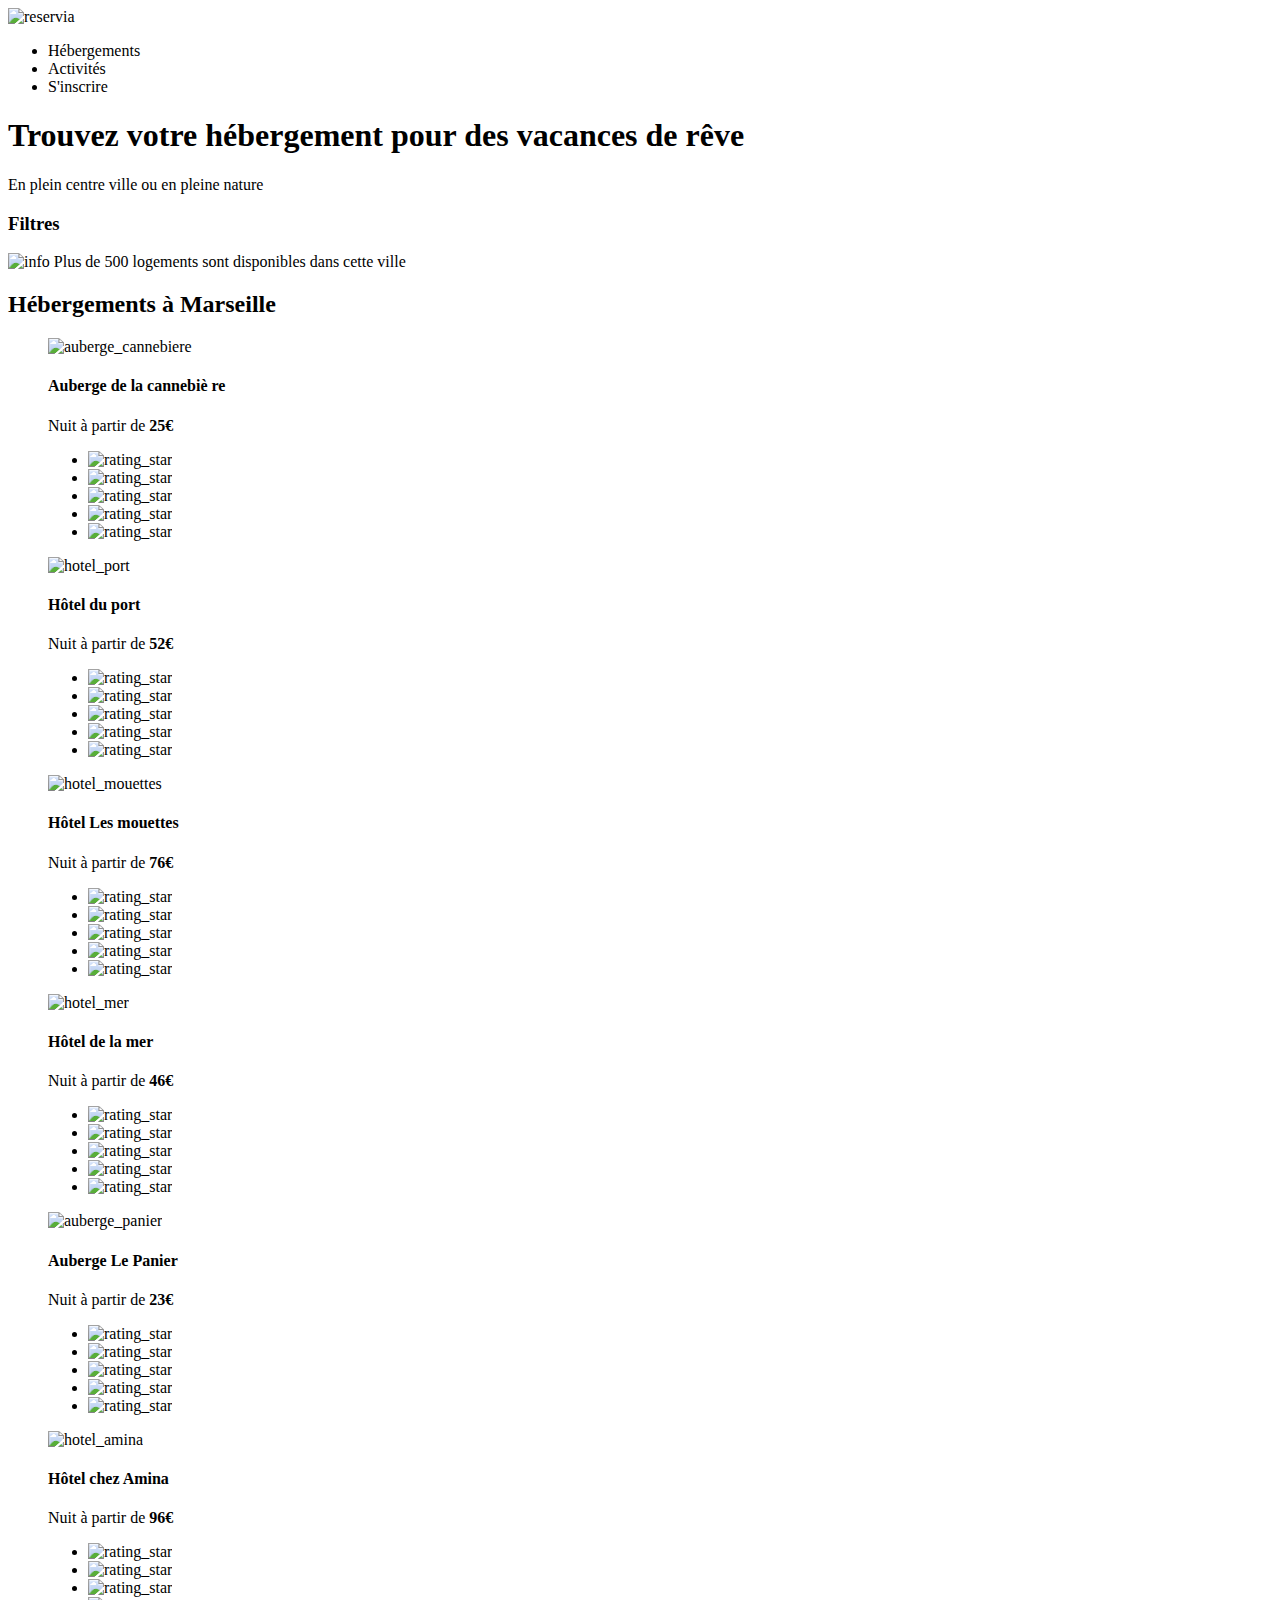
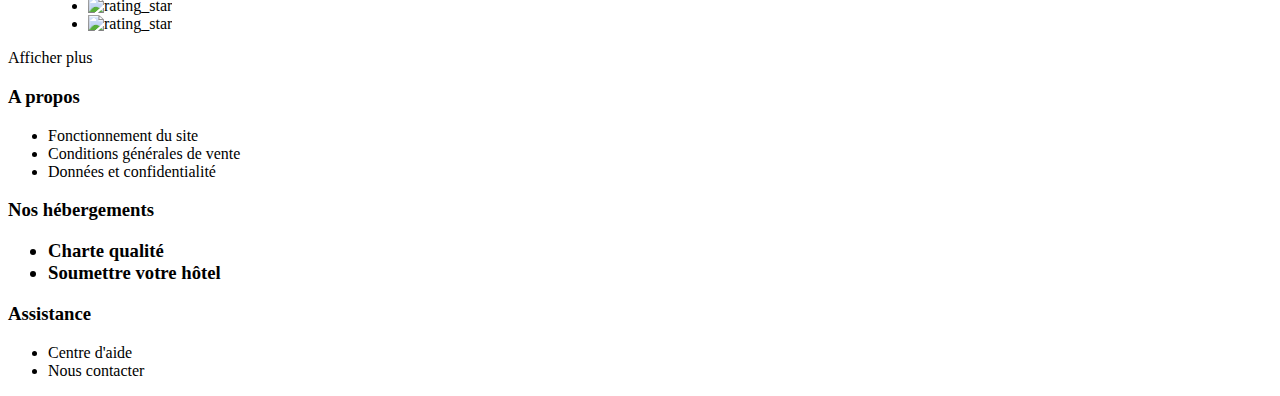
==== index.html @ 75f40640 "test" ====
<!DOCTYPE html>
<html>
    <head>
        <meta charset="utf-8" />
        <link rel="stylesheet" href="style_reservia.css" />
        <title>Reservia</title>
    </head>

<body>

<nav>
    <img src="logo.png" alt="reservia">
    <ul>
        <li class="focus_action">Hébergements</li>
        <li>Activités</li>
        <li class="primary_action">S'inscrire</li>
    </ul>
</nav>

<section>
    <h1>Trouvez votre hébergement pour des vacances de rêve</h1>
    <p>En plein centre ville ou en pleine nature</p>
    <h3>Filtres</h3>
    <p><img src="info_icon" alt="info"> Plus de 500 logements sont disponibles dans cette ville</p>
</section>
<section>
    <h2>Hébergements à Marseille</h2>
    <div id="liste_hebergements">
    <figure>
        <p id="img_hebergement">
            <img src="images/hebergements/3_medium/1_auberge_cannebiere.jpg" alt="auberge_cannebiere">
        </p>
        <figcaption>
            <h4>Auberge de la cannebiè re</h4>
            <p>Nuit à partir de <b>25€</b></p>
            <ul>
                <li><img src="star_blue" alt="rating_star"></li>
                <li><img src="star_blue" alt="rating_star"></li>
                <li><img src="star_blue" alt="rating_star"></li>
                <li><img src="star_blue" alt="rating_star"></li>
                <li><img src="star_grey" alt="rating_star"></li>
            </ul>
        </figcaption>
    </figure>
    <figure>
        <div id="img_hebergement">
            <img src="images/hebergements/3_medium/2_hotel_port.jpg" alt="hotel_port">
        </div>
        <figcaption>
            <h4>Hôtel du port</h4>
            <p>Nuit à partir de <b>52€</b></p>
            <ul>
                <li><img src="star_blue" alt="rating_star"></li>
                <li><img src="star_blue" alt="rating_star"></li>
                <li><img src="star_blue" alt="rating_star"></li>
                <li><img src="star_blue" alt="rating_star"></li>
                <li><img src="star_grey" alt="rating_star"></li>
            </ul>
        </figcaption>
    </figure>
    <figure>
        <div id="img_hebergement">
            <img src="images/hebergements/3_medium/3_hotel_mouettes.jpg" alt="hotel_mouettes">
        </div>
        <figcaption>
            <h4>Hôtel Les mouettes</h4>
            <p>Nuit à partir de <b>76€</b></p>
            <ul>
                <li><img src="star_blue" alt="rating_star"></li>
                <li><img src="star_blue" alt="rating_star"></li>
                <li><img src="star_blue" alt="rating_star"></li>
                <li><img src="star_blue" alt="rating_star"></li>
                <li><img src="star_grey" alt="rating_star"></li>
            </ul>
        </figcaption>
    </figure>
    <figure>
        <div id="img_hebergement">
            <img src="images/hebergements/3_medium/4_hotel_mer.jpg" alt="hotel_mer">
        </div>
        <figcaption>
            <h4>Hôtel de la mer</h4>
            <p>Nuit à partir de <b>46€</b></p>
            <ul>
                <li><img src="star_blue" alt="rating_star"></li>
                <li><img src="star_blue" alt="rating_star"></li>
                <li><img src="star_blue" alt="rating_star"></li>
                <li><img src="star_blue" alt="rating_star"></li>
                <li><img src="star_grey" alt="rating_star"></li>
            </ul>
        </figcaption>
    </figure>
    <figure>
        <div id="img_hebergement">
            <img src="images/hebergements/3_medium/5_auberge_panier.jpg" alt="auberge_panier">
        </div>
        <figcaption>
            <h4>Auberge Le Panier</h4>
            <p>Nuit à partir de <b>23€</b></p>
            <ul>
                <li><img src="star_blue" alt="rating_star"></li>
                <li><img src="star_blue" alt="rating_star"></li>
                <li><img src="star_blue" alt="rating_star"></li>
                <li><img src="star_blue" alt="rating_star"></li>
                <li><img src="star_grey" alt="rating_star"></li>
            </ul>
        </figcaption>
    </figure>
    <figure>
        <div id="img_hebergement">
            <img src="images/hebergements/3_medium/6_hotel_amiina.jpg" alt="hotel_amina">
        </div>
        <figcaption>
            <h4>Hôtel chez Amina</h4>
            <p>Nuit à partir de <b>96€</b></p>
            <ul>
                <li><img src="star_blue" alt="rating_star"></li>
                <li><img src="star_blue" alt="rating_star"></li>
                <li><img src="star_blue" alt="rating_star"></li>
                <li><img src="star_blue" alt="rating_star"></li>
                <li><img src="star_grey" alt="rating_star"></li>
            </ul>
        </figcaption>
    </figure>
    </div>
    <p id="hyperlink">Afficher plus</p>
</section>


<footer>
    <div>
        <h3>A propos</h3>
        <ul>
            <li>Fonctionnement du site</li>
            <li>Conditions générales de vente</li>
            <li>Données et confidentialité</li>
        </ul>
    </div>
    <div>
        <h3>Nos hébergements</3>
        <ul>
            <li>Charte qualité</li>
            <li>Soumettre votre hôtel</li>
        </ul>
    </div>
    <div>
        <h3>Assistance</h3>
        <ul>
            <li>Centre d'aide</li>
            <li>Nous contacter</li>
        </ul>
    </div>
</footer>
</body>
</html>
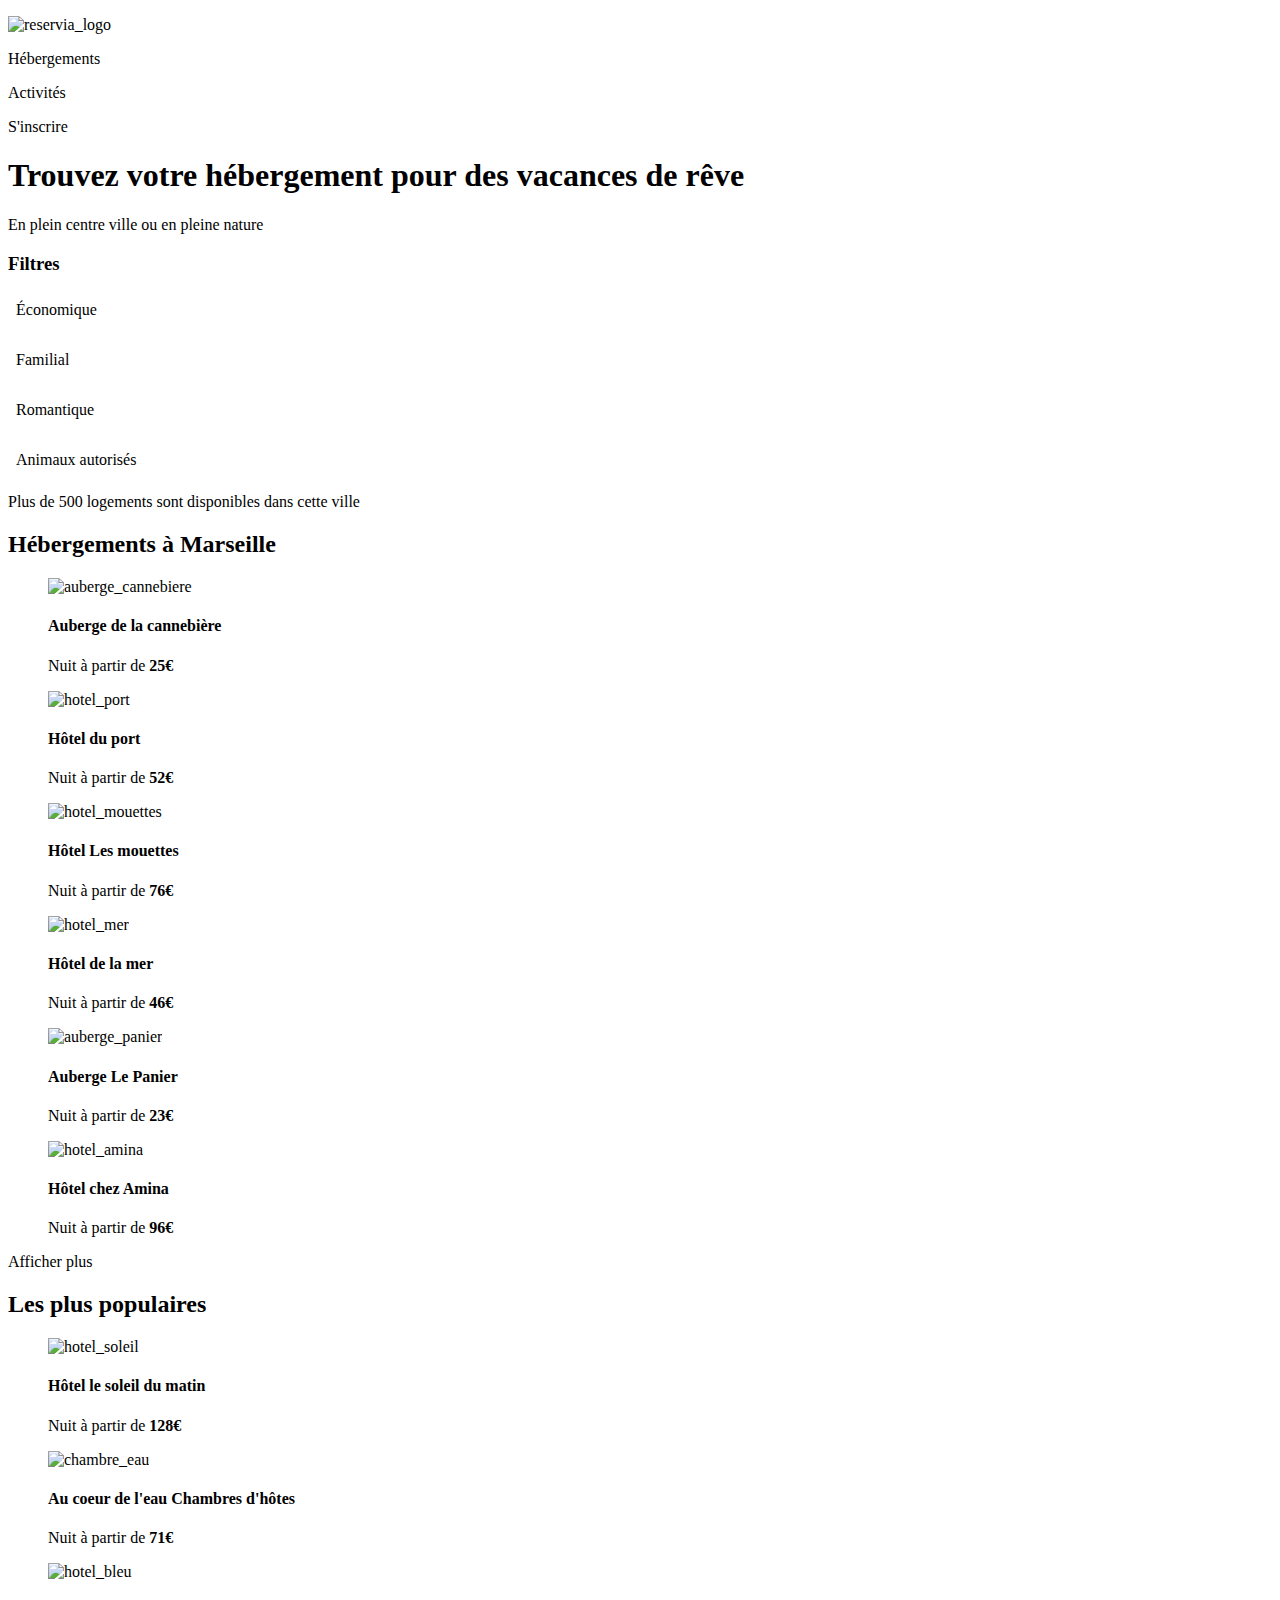
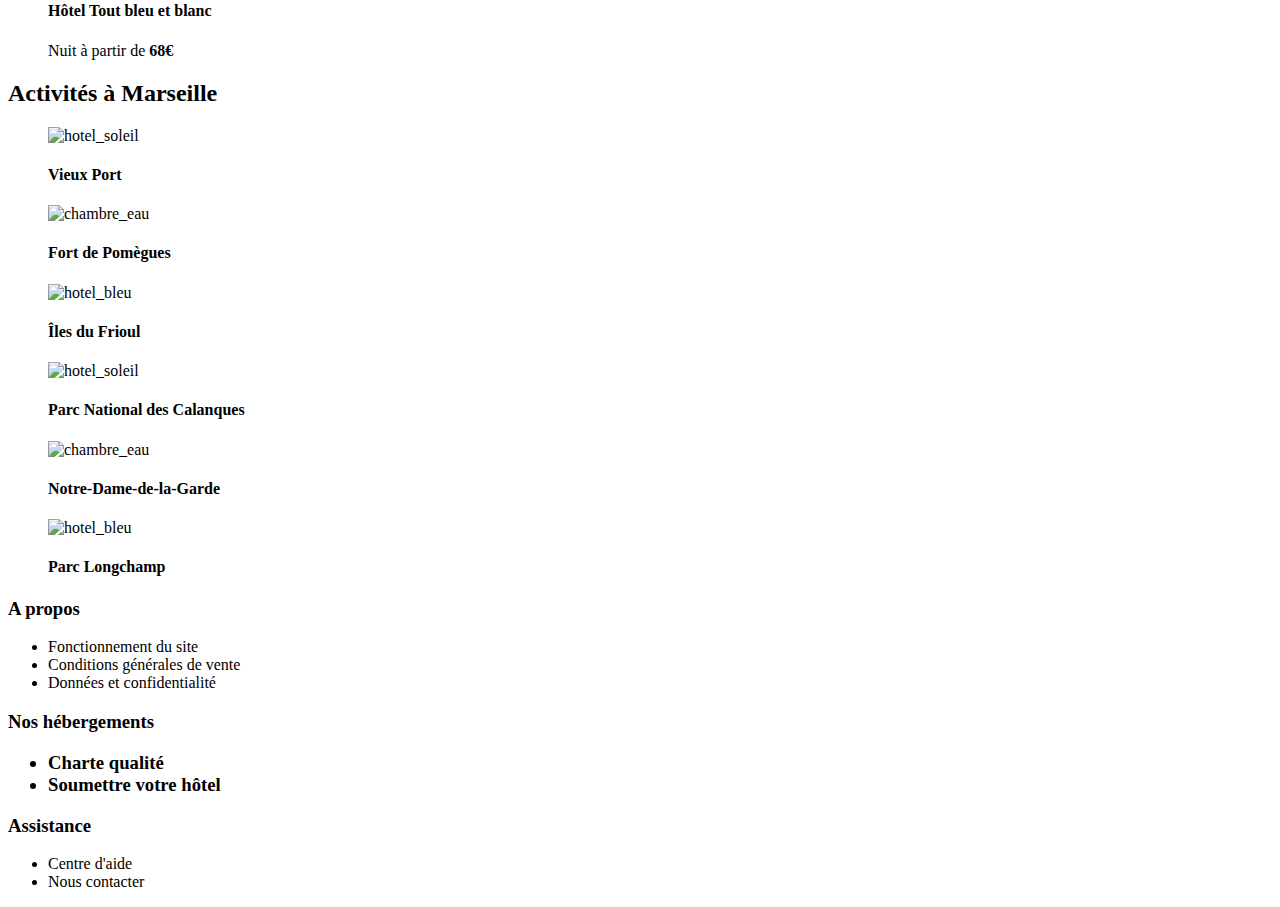
==== commit 258d377b: "added filters + activities" ====
--- a/index.html
+++ b/index.html
@@ -4,128 +4,258 @@
         <meta charset="utf-8" />
         <link rel="stylesheet" href="style_reservia.css" />
         <title>Reservia</title>
+        <script src="https://kit.fontawesome.com/3b1219377a.js" crossorigin="anonymous"></script>
     </head>
 
 <body>
 
 <nav>
-    <img src="logo.png" alt="reservia">
-    <ul>
-        <li class="focus_action">Hébergements</li>
-        <li>Activités</li>
-        <li class="primary_action">S'inscrire</li>
-    </ul>
+    <div id="navigation_bar">
+        <p>
+            <img src="images/logo/Reservia.svg" alt="reservia_logo">
+        </p>
+    <div id="navigation_tabs">
+        <p id="focus_action">Hébergements</p>
+        <p id="anchor_action">Activités</p>
+        <p id="primary_action">S'inscrire</p>
+    </div>
+    </div>
+    
 </nav>
 
-<section>
+<section id="header">
     <h1>Trouvez votre hébergement pour des vacances de rêve</h1>
     <p>En plein centre ville ou en pleine nature</p>
-    <h3>Filtres</h3>
-    <p><img src="info_icon" alt="info"> Plus de 500 logements sont disponibles dans cette ville</p>
+    <div id="filters">
+        <h3>Filtres</h3>
+        <div id="filter_chip">
+            <i class="fas fa-money-bill-wave"; id="round_icon"></i><p style="padding: 8px;">Économique</p>
+        </div>
+        <div id="filter_chip">
+            <i class="fas fa-child"; id="round_icon"></i><p style="padding: 8px;">Familial</p>
+        </div>
+        <div id="filter_chip">
+            <i class="fas fa-heart"; id="round_icon"></i><p style="padding: 8px;">Romantique</p>
+        </div>
+        <div id="filter_chip">
+            <i class="fas fa-dog"; id="round_icon"></i><p style="padding: 8px;">Animaux autorisés</p>
+        </div>
+    </div>
+    <p><i class="fas fa-info"; id="info_icon"></i> Plus de 500 logements sont disponibles dans cette ville</p>
 </section>
-<section>
-    <h2>Hébergements à Marseille</h2>
-    <div id="liste_hebergements">
-    <figure>
-        <p id="img_hebergement">
-            <img src="images/hebergements/3_medium/1_auberge_cannebiere.jpg" alt="auberge_cannebiere">
-        </p>
-        <figcaption>
-            <h4>Auberge de la cannebiè re</h4>
-            <p>Nuit à partir de <b>25€</b></p>
-            <ul>
-                <li><img src="star_blue" alt="rating_star"></li>
-                <li><img src="star_blue" alt="rating_star"></li>
-                <li><img src="star_blue" alt="rating_star"></li>
-                <li><img src="star_blue" alt="rating_star"></li>
-                <li><img src="star_grey" alt="rating_star"></li>
-            </ul>
-        </figcaption>
-    </figure>
-    <figure>
-        <div id="img_hebergement">
-            <img src="images/hebergements/3_medium/2_hotel_port.jpg" alt="hotel_port">
-        </div>
-        <figcaption>
-            <h4>Hôtel du port</h4>
-            <p>Nuit à partir de <b>52€</b></p>
-            <ul>
-                <li><img src="star_blue" alt="rating_star"></li>
-                <li><img src="star_blue" alt="rating_star"></li>
-                <li><img src="star_blue" alt="rating_star"></li>
-                <li><img src="star_blue" alt="rating_star"></li>
-                <li><img src="star_grey" alt="rating_star"></li>
-            </ul>
-        </figcaption>
-    </figure>
-    <figure>
-        <div id="img_hebergement">
-            <img src="images/hebergements/3_medium/3_hotel_mouettes.jpg" alt="hotel_mouettes">
-        </div>
-        <figcaption>
-            <h4>Hôtel Les mouettes</h4>
-            <p>Nuit à partir de <b>76€</b></p>
-            <ul>
-                <li><img src="star_blue" alt="rating_star"></li>
-                <li><img src="star_blue" alt="rating_star"></li>
-                <li><img src="star_blue" alt="rating_star"></li>
-                <li><img src="star_blue" alt="rating_star"></li>
-                <li><img src="star_grey" alt="rating_star"></li>
-            </ul>
-        </figcaption>
-    </figure>
-    <figure>
-        <div id="img_hebergement">
-            <img src="images/hebergements/3_medium/4_hotel_mer.jpg" alt="hotel_mer">
-        </div>
-        <figcaption>
-            <h4>Hôtel de la mer</h4>
-            <p>Nuit à partir de <b>46€</b></p>
-            <ul>
-                <li><img src="star_blue" alt="rating_star"></li>
-                <li><img src="star_blue" alt="rating_star"></li>
-                <li><img src="star_blue" alt="rating_star"></li>
-                <li><img src="star_blue" alt="rating_star"></li>
-                <li><img src="star_grey" alt="rating_star"></li>
-            </ul>
-        </figcaption>
-    </figure>
-    <figure>
-        <div id="img_hebergement">
-            <img src="images/hebergements/3_medium/5_auberge_panier.jpg" alt="auberge_panier">
-        </div>
-        <figcaption>
-            <h4>Auberge Le Panier</h4>
-            <p>Nuit à partir de <b>23€</b></p>
-            <ul>
-                <li><img src="star_blue" alt="rating_star"></li>
-                <li><img src="star_blue" alt="rating_star"></li>
-                <li><img src="star_blue" alt="rating_star"></li>
-                <li><img src="star_blue" alt="rating_star"></li>
-                <li><img src="star_grey" alt="rating_star"></li>
-            </ul>
-        </figcaption>
-    </figure>
-    <figure>
-        <div id="img_hebergement">
-            <img src="images/hebergements/3_medium/6_hotel_amiina.jpg" alt="hotel_amina">
-        </div>
-        <figcaption>
-            <h4>Hôtel chez Amina</h4>
-            <p>Nuit à partir de <b>96€</b></p>
-            <ul>
-                <li><img src="star_blue" alt="rating_star"></li>
-                <li><img src="star_blue" alt="rating_star"></li>
-                <li><img src="star_blue" alt="rating_star"></li>
-                <li><img src="star_blue" alt="rating_star"></li>
-                <li><img src="star_grey" alt="rating_star"></li>
-            </ul>
-        </figcaption>
-    </figure>
-    </div>
-    <p id="hyperlink">Afficher plus</p>
+
+<section id="section_hebergements">
+    <section id="section_marseille">
+        <h2>Hébergements à Marseille</h2>
+        <div id="liste_marseille">
+        <figure class="figure_img_top">
+            <div id="img_hebergement">
+                <img src="images/hebergements/3_medium/1_auberge_cannebiere.jpg" alt="auberge_cannebiere">
+            </div>
+            <figcaption>
+                <h4>Auberge de la cannebière</h4>
+                <p>Nuit à partir de <b>25€</b></p>
+                <div id="stars">
+                    <i class="fas fa-star"; id="active_star"></i>
+                    <i class="fas fa-star"; id="active_star"></i>
+                    <i class="fas fa-star"; id="active_star"></i>
+                    <i class="fas fa-star"; id="active_star"></i>
+                    <i class="fas fa-star"; id="unactive_star"></i>
+                </div>
+            </figcaption>
+        </figure>
+        <figure class="figure_img_top">
+            <div id="img_hebergement">
+                <img src="images/hebergements/3_medium/2_hotel_port.jpg" alt="hotel_port">
+            </div>
+            <figcaption>
+                <h4>Hôtel du port</h4>
+                <p>Nuit à partir de <b>52€</b></p>
+                <div id="stars">
+                    <i class="fas fa-star"; id="active_star"></i>
+                    <i class="fas fa-star"; id="active_star"></i>
+                    <i class="fas fa-star"; id="active_star"></i>
+                    <i class="fas fa-star"; id="active_star"></i>
+                    <i class="fas fa-star"; id="active_star"></i>
+                </div>
+            </figcaption>
+        </figure>
+        <figure class="figure_img_top">
+            <div id="img_hebergement">
+                <img src="images/hebergements/3_medium/3_hotel_mouettes.jpg" alt="hotel_mouettes">
+            </div>
+            <figcaption>
+                <h4>Hôtel Les mouettes</h4>
+                <p>Nuit à partir de <b>76€</b></p>
+                <div id="stars">
+                    <i class="fas fa-star"; id="active_star"></i>
+                    <i class="fas fa-star"; id="active_star"></i>
+                    <i class="fas fa-star"; id="active_star"></i>
+                    <i class="fas fa-star"; id="active_star"></i>
+                    <i class="fas fa-star"; id="unactive_star"></i>
+                </div>
+            </figcaption>
+        </figure>
+        <figure class="figure_img_top">
+            <div id="img_hebergement">
+                <img src="images/hebergements/3_medium/4_hotel_mer.jpg" alt="hotel_mer">
+            </div>
+            <figcaption>
+                <h4>Hôtel de la mer</h4>
+                <p>Nuit à partir de <b>46€</b></p>
+                <div id="stars">
+                    <i class="fas fa-star"; id="active_star"></i>
+                    <i class="fas fa-star"; id="active_star"></i>
+                    <i class="fas fa-star"; id="active_star"></i>
+                    <i class="fas fa-star"; id="unactive_star"></i>
+                    <i class="fas fa-star"; id="unactive_star"></i>
+                </div>
+            </figcaption>
+        </figure>
+        <figure class="figure_img_top">
+            <div id="img_hebergement">
+                <img src="images/hebergements/3_medium/5_auberge_panier.jpg" alt="auberge_panier">
+            </div>
+            <figcaption>
+                <h4>Auberge Le Panier</h4>
+                <p>Nuit à partir de <b>23€</b></p>
+                <div id="stars">
+                    <i class="fas fa-star"; id="active_star"></i>
+                    <i class="fas fa-star"; id="active_star"></i>
+                    <i class="fas fa-star"; id="active_star"></i>
+                    <i class="fas fa-star"; id="active_star"></i>
+                    <i class="fas fa-star"; id="unactive_star"></i>
+                </div>
+            </figcaption>
+        </figure>
+        <figure class="figure_img_top">
+            <div id="img_hebergement">
+                <img src="images/hebergements/3_medium/6_hotel_amiina.jpg" alt="hotel_amina">
+            </div>
+            <figcaption>
+                <h4>Hôtel chez Amina</h4>
+                <p>Nuit à partir de <b>96€</b></p>
+                <div id="stars">
+                    <i class="fas fa-star"; id="active_star"></i>
+                    <i class="fas fa-star"; id="active_star"></i>
+                    <i class="fas fa-star"; id="active_star"></i>
+                    <i class="fas fa-star"; id="active_star"></i>
+                    <i class="fas fa-star"; id="active_star"></i>
+                </div>
+            </figcaption>
+        </figure>
+        </div>
+        <p id="hyperlink">Afficher plus</p>
+    </section>
+
+    <section id="section_populaire">
+    <h2>Les plus populaires</h2>
+    <div id="liste_populaires">
+    <figure class="figure_img_left">
+        <div id="img_populaire">
+            <img src="images/hebergements/3_medium/1_auberge_cannebiere.jpg" alt="hotel_soleil">
+        </div>
+        <figcaption>
+            <h4>Hôtel le soleil du matin</h4>
+            <p>Nuit à partir de <b>128€</b></p>
+            <div id="stars">
+                <i class="fas fa-star"; id="active_star"></i>
+                <i class="fas fa-star"; id="active_star"></i>
+                <i class="fas fa-star"; id="active_star"></i>
+                <i class="fas fa-star"; id="active_star"></i>
+                <i class="fas fa-star"; id="active_star"></i>
+            </div>
+        </figcaption>
+    </figure>
+    <figure class="figure_img_left">
+        <div id="img_populaire">
+            <img src="images/hebergements/3_medium/2_hotel_port.jpg" alt="chambre_eau">
+        </div>
+        <figcaption>
+            <h4>Au coeur de l'eau Chambres d'hôtes</h4>
+            <p>Nuit à partir de <b>71€</b></p>
+            <div id="stars">
+                <i class="fas fa-star"; id="active_star"></i>
+                <i class="fas fa-star"; id="active_star"></i>
+                <i class="fas fa-star"; id="active_star"></i>
+                <i class="fas fa-star"; id="active_star"></i>
+                <i class="fas fa-star"; id="unactive_star"></i>
+            </div>
+        </figcaption>
+    </figure>
+    <figure class="figure_img_left">
+        <div id="img_populaire">
+            <img src="images/hebergements/3_medium/3_hotel_mouettes.jpg" alt="hotel_bleu">
+        </div>
+        <figcaption>
+            <h4>Hôtel Tout bleu et blanc</h4>
+            <p>Nuit à partir de <b>68€</b></p>
+            <div id="stars">
+                <i class="fas fa-star"; id="active_star"></i>
+                <i class="fas fa-star"; id="active_star"></i>
+                <i class="fas fa-star"; id="active_star"></i>
+                <i class="fas fa-star"; id="active_star"></i>
+                <i class="fas fa-star"; id="unactive_star"></i>
+            </div>
+        </figcaption>
+    </figure>
+    </div>
+    </section>
 </section>
 
+<section id="section_activites">
+    <h2>Activités à Marseille</h2>
+    <div id="liste_activites">
+    <figure class="figure_big">
+        <div id="img_big">
+            <img src="images/hebergements/3_medium/1_auberge_cannebiere.jpg" alt="hotel_soleil">
+        </div>
+        <figcaption>
+            <h4>Vieux Port</h4>
+        </figcaption>
+    </figure>
+    <figure class="figure_medium">
+        <div id="img_medium">
+            <img src="images/hebergements/3_medium/2_hotel_port.jpg" alt="chambre_eau">
+        </div>
+        <figcaption>
+            <h4>Fort de Pomègues</h4>
+        </figcaption>
+    </figure>
+    <figure class="figure_small">
+        <div id="img_small">
+            <img src="images/hebergements/3_medium/3_hotel_mouettes.jpg" alt="hotel_bleu">
+        </div>
+        <figcaption>
+            <h4>Îles du Frioul</h4>
+        </figcaption>
+    </figure>
+    <figure class="figure_big">
+        <div id="img_big">
+            <img src="images/hebergements/3_medium/1_auberge_cannebiere.jpg" alt="hotel_soleil">
+        </div>
+        <figcaption>
+            <h4>Parc National des Calanques</h4>
+        </figcaption>
+    </figure>
+    <figure class="figure_small">
+        <div id="img_small">
+            <img src="images/hebergements/3_medium/2_hotel_port.jpg" alt="chambre_eau">
+        </div>
+        <figcaption>
+            <h4>Notre-Dame-de-la-Garde</h4>
+        </figcaption>
+    </figure>
+    <figure class="figure_medium">
+        <div id="img_medium">
+            <img src="images/hebergements/3_medium/3_hotel_mouettes.jpg" alt="hotel_bleu">
+        </div>
+        <figcaption>
+            <h4>Parc Longchamp</h4>
+        </figcaption>
+    </figure>
+    </div>
+</section>
 
 <footer>
     <div>
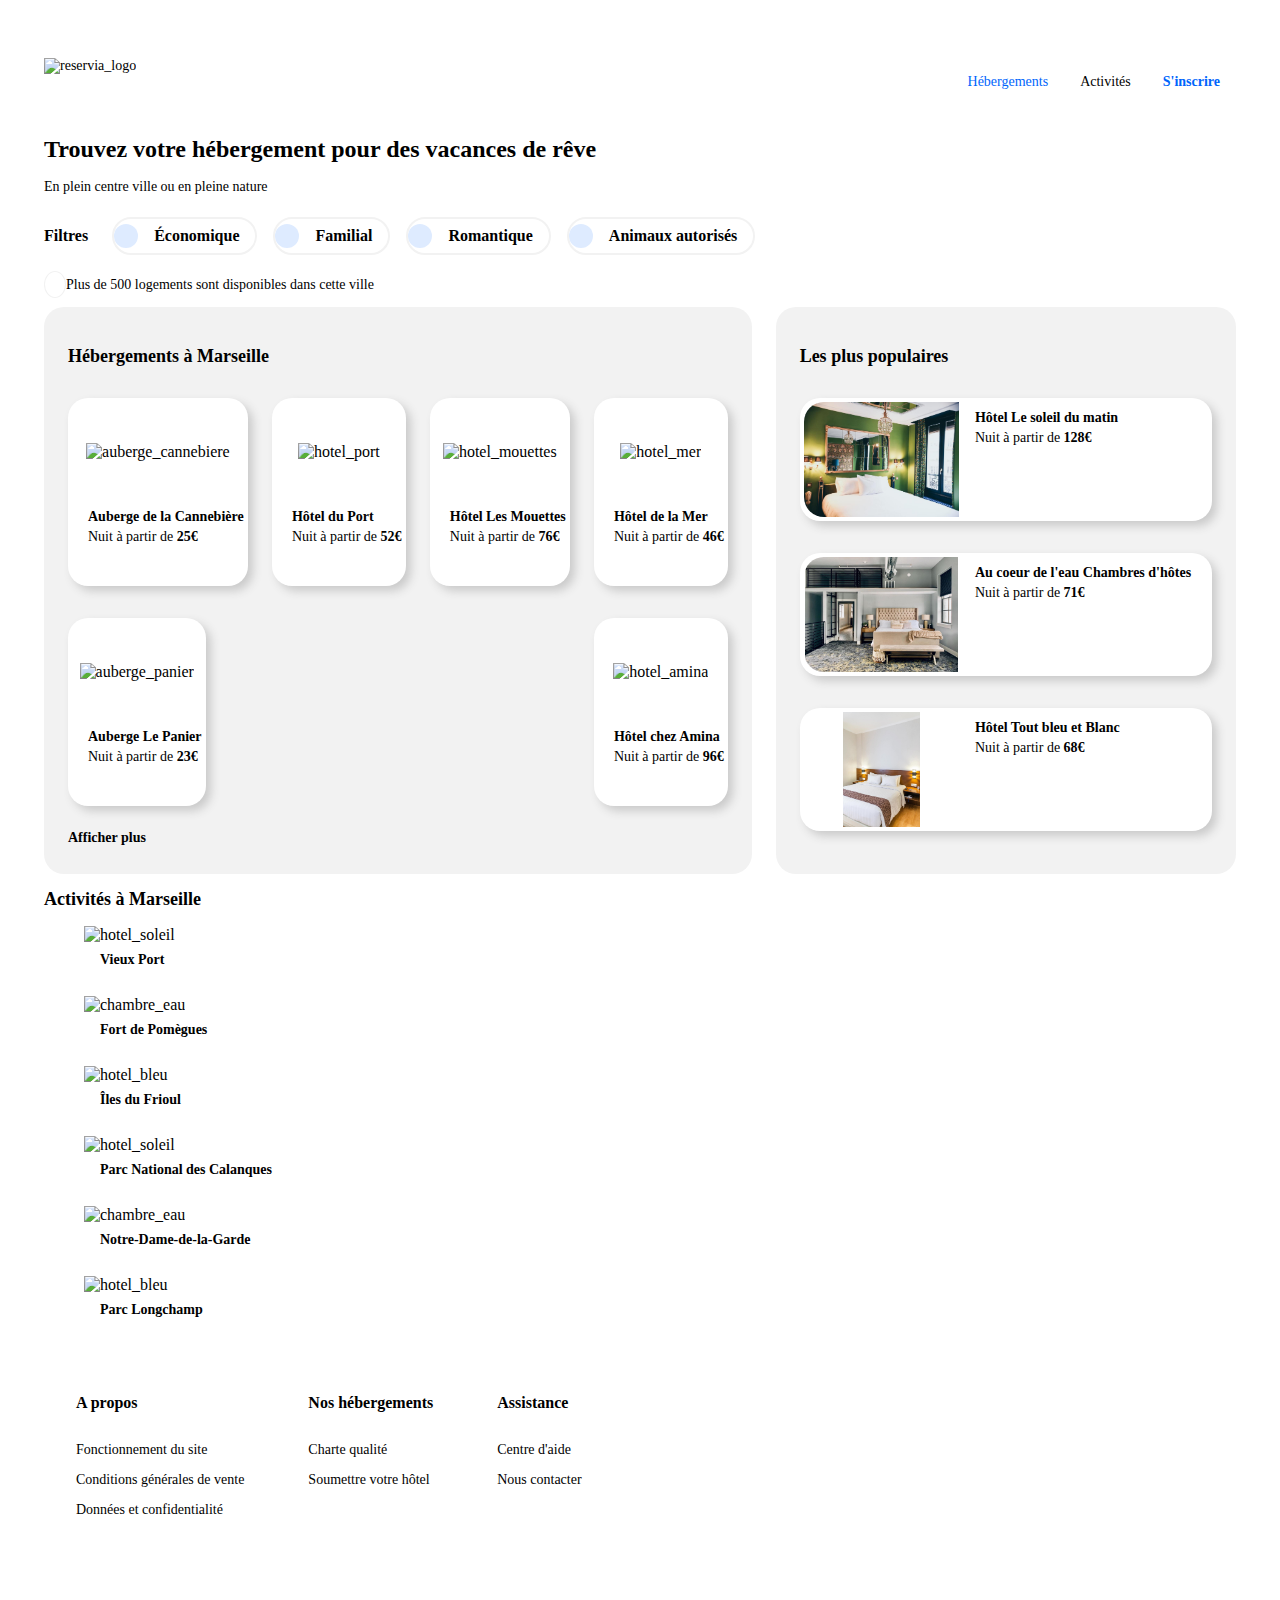
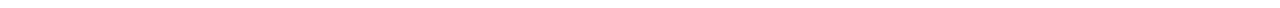
==== commit bd181f51: "Update upper section layout + chips radius" ====
--- a/index.html
+++ b/index.html
@@ -2,7 +2,10 @@
 <html>
     <head>
         <meta charset="utf-8" />
-        <link rel="stylesheet" href="style_reservia.css" />
+        <link rel="stylesheet" href="style_reservia.css" /> <!-- Default screen = Above 1280px -->
+        <link rel="stylesheet" media="screen and (max-width: 1279px)" href="style_reservia_L.css" /> <!-- Large screen = Above 992px -->
+        <link rel="stylesheet" media="screen and (max-width: 991px)" href="style_reservia_M.css" /> <!-- Tablet = Above 768px -->
+        <link rel="stylesheet" media="screen and (max-width: 767px)" href="style_reservia_S.css" /> <!-- Mobile = Under 768px -->
         <title>Reservia</title>
         <script src="https://kit.fontawesome.com/3b1219377a.js" crossorigin="anonymous"></script>
     </head>
@@ -27,18 +30,18 @@
     <h1>Trouvez votre hébergement pour des vacances de rêve</h1>
     <p>En plein centre ville ou en pleine nature</p>
     <div id="filters">
-        <h3>Filtres</h3>
-        <div id="filter_chip">
-            <i class="fas fa-money-bill-wave"; id="round_icon"></i><p style="padding: 8px;">Économique</p>
-        </div>
-        <div id="filter_chip">
-            <i class="fas fa-child"; id="round_icon"></i><p style="padding: 8px;">Familial</p>
-        </div>
-        <div id="filter_chip">
-            <i class="fas fa-heart"; id="round_icon"></i><p style="padding: 8px;">Romantique</p>
-        </div>
-        <div id="filter_chip">
-            <i class="fas fa-dog"; id="round_icon"></i><p style="padding: 8px;">Animaux autorisés</p>
+        <h3 style="margin-right: 16px">Filtres</h3>
+        <div id="filter_chip">
+            <i class="fas fa-money-bill-wave"; id="round_icon"></i><h3 style="padding: 8px 16px; margin: 0px;">Économique</h3>
+        </div>
+        <div id="filter_chip">
+            <i class="fas fa-child"; id="round_icon"></i><h3 style="padding: 8px 16px; margin: 0px;">Familial</h3>
+        </div>
+        <div id="filter_chip">
+            <i class="fas fa-heart"; id="round_icon"></i><h3 style="padding: 8px 16px; margin: 0px;">Romantique</h3>
+        </div>
+        <div id="filter_chip">
+            <i class="fas fa-dog"; id="round_icon"></i><h3 style="padding: 8px 16px; margin: 0px;">Animaux autorisés</h3>
         </div>
     </div>
     <p><i class="fas fa-info"; id="info_icon"></i> Plus de 500 logements sont disponibles dans cette ville</p>
@@ -50,114 +53,119 @@
         <div id="liste_marseille">
         <figure class="figure_img_top">
             <div id="img_hebergement">
-                <img src="images/hebergements/3_medium/1_auberge_cannebiere.jpg" alt="auberge_cannebiere">
-            </div>
-            <figcaption>
-                <h4>Auberge de la cannebière</h4>
-                <p>Nuit à partir de <b>25€</b></p>
-                <div id="stars">
-                    <i class="fas fa-star"; id="active_star"></i>
-                    <i class="fas fa-star"; id="active_star"></i>
-                    <i class="fas fa-star"; id="active_star"></i>
-                    <i class="fas fa-star"; id="active_star"></i>
-                    <i class="fas fa-star"; id="unactive_star"></i>
-                </div>
-            </figcaption>
-        </figure>
-        <figure class="figure_img_top">
-            <div id="img_hebergement">
-                <img src="images/hebergements/3_medium/2_hotel_port.jpg" alt="hotel_port">
-            </div>
-            <figcaption>
-                <h4>Hôtel du port</h4>
-                <p>Nuit à partir de <b>52€</b></p>
-                <div id="stars">
-                    <i class="fas fa-star"; id="active_star"></i>
-                    <i class="fas fa-star"; id="active_star"></i>
-                    <i class="fas fa-star"; id="active_star"></i>
-                    <i class="fas fa-star"; id="active_star"></i>
-                    <i class="fas fa-star"; id="active_star"></i>
-                </div>
-            </figcaption>
-        </figure>
-        <figure class="figure_img_top">
-            <div id="img_hebergement">
-                <img src="images/hebergements/3_medium/3_hotel_mouettes.jpg" alt="hotel_mouettes">
-            </div>
-            <figcaption>
-                <h4>Hôtel Les mouettes</h4>
-                <p>Nuit à partir de <b>76€</b></p>
-                <div id="stars">
-                    <i class="fas fa-star"; id="active_star"></i>
-                    <i class="fas fa-star"; id="active_star"></i>
-                    <i class="fas fa-star"; id="active_star"></i>
-                    <i class="fas fa-star"; id="active_star"></i>
-                    <i class="fas fa-star"; id="unactive_star"></i>
-                </div>
-            </figcaption>
-        </figure>
-        <figure class="figure_img_top">
-            <div id="img_hebergement">
-                <img src="images/hebergements/3_medium/4_hotel_mer.jpg" alt="hotel_mer">
-            </div>
-            <figcaption>
-                <h4>Hôtel de la mer</h4>
-                <p>Nuit à partir de <b>46€</b></p>
-                <div id="stars">
-                    <i class="fas fa-star"; id="active_star"></i>
-                    <i class="fas fa-star"; id="active_star"></i>
-                    <i class="fas fa-star"; id="active_star"></i>
-                    <i class="fas fa-star"; id="unactive_star"></i>
-                    <i class="fas fa-star"; id="unactive_star"></i>
-                </div>
-            </figcaption>
-        </figure>
-        <figure class="figure_img_top">
-            <div id="img_hebergement">
-                <img src="images/hebergements/3_medium/5_auberge_panier.jpg" alt="auberge_panier">
+                <img class="img_resize_top" src="images/hebergements/4_small/1_auberge_cannebiere.jpg" alt="auberge_cannebiere">
+            </div>
+            <figcaption>
+                <h4>Auberge de la Cannebière</h4>
+                <p class="price">Nuit à partir de <b>25€</b></p>
+                <div id="stars">
+                    <i class="fas fa-star"; id="active_star"></i>
+                    <i class="fas fa-star"; id="active_star"></i>
+                    <i class="fas fa-star"; id="active_star"></i>
+                    <i class="fas fa-star"; id="active_star"></i>
+                    <i class="fas fa-star"; id="unactive_star"></i>
+                </div>
+            </figcaption>
+        </figure>
+        <figure class="figure_img_top">
+            <div id="img_hebergement">
+                <img class="img_resize_top" src="images/hebergements/4_small/2_hotel_port.jpg" alt="hotel_port">
+            </div>
+            <figcaption>
+                <h4>Hôtel du Port</h4>
+                <p class="price">Nuit à partir de <b>52€</b></p>
+                <div id="stars">
+                    <i class="fas fa-star"; id="active_star"></i>
+                    <i class="fas fa-star"; id="active_star"></i>
+                    <i class="fas fa-star"; id="active_star"></i>
+                    <i class="fas fa-star"; id="active_star"></i>
+                    <i class="fas fa-star"; id="active_star"></i>
+                </div>
+            </figcaption>
+        </figure>
+        <figure class="figure_img_top">
+            <div id="img_hebergement">
+                <img class="img_resize_top" src="images/hebergements/4_small/3_hotel_mouettes.jpg" alt="hotel_mouettes">
+            </div>
+            <figcaption>
+                <h4>Hôtel Les Mouettes</h4>
+                <p class="price">Nuit à partir de <b>76€</b></p>
+                <div id="stars">
+                    <i class="fas fa-star"; id="active_star"></i>
+                    <i class="fas fa-star"; id="active_star"></i>
+                    <i class="fas fa-star"; id="active_star"></i>
+                    <i class="fas fa-star"; id="active_star"></i>
+                    <i class="fas fa-star"; id="unactive_star"></i>
+                </div>
+            </figcaption>
+        </figure>
+        <figure class="figure_img_top">
+            <div id="img_hebergement">
+                <img class="img_resize_top" src="images/hebergements/4_small/4_hotel_mer.jpg" alt="hotel_mer">
+            </div>
+            <figcaption>
+                <h4>Hôtel de la Mer</h4>
+                <p class="price">Nuit à partir de <b>46€</b></p>
+                <div id="stars">
+                    <i class="fas fa-star"; id="active_star"></i>
+                    <i class="fas fa-star"; id="active_star"></i>
+                    <i class="fas fa-star"; id="active_star"></i>
+                    <i class="fas fa-star"; id="unactive_star"></i>
+                    <i class="fas fa-star"; id="unactive_star"></i>
+                </div>
+            </figcaption>
+        </figure>
+        <figure class="figure_img_top">
+            <div id="img_hebergement">
+                <img class="img_resize_top" src="images/hebergements/4_small/5_auberge_panier.jpg" alt="auberge_panier">
             </div>
             <figcaption>
                 <h4>Auberge Le Panier</h4>
-                <p>Nuit à partir de <b>23€</b></p>
-                <div id="stars">
-                    <i class="fas fa-star"; id="active_star"></i>
-                    <i class="fas fa-star"; id="active_star"></i>
-                    <i class="fas fa-star"; id="active_star"></i>
-                    <i class="fas fa-star"; id="active_star"></i>
-                    <i class="fas fa-star"; id="unactive_star"></i>
-                </div>
-            </figcaption>
-        </figure>
-        <figure class="figure_img_top">
-            <div id="img_hebergement">
-                <img src="images/hebergements/3_medium/6_hotel_amiina.jpg" alt="hotel_amina">
+                <p class="price">Nuit à partir de <b>23€</b></p>
+                <div id="stars">
+                    <i class="fas fa-star"; id="active_star"></i>
+                    <i class="fas fa-star"; id="active_star"></i>
+                    <i class="fas fa-star"; id="active_star"></i>
+                    <i class="fas fa-star"; id="active_star"></i>
+                    <i class="fas fa-star"; id="unactive_star"></i>
+                </div>
+            </figcaption>
+        </figure>
+        <figure class="figure_img_top">
+            <div id="img_hebergement">
+                <img class="img_resize_top" src="images/hebergements/4_small/6_hotel_amiina.jpg" alt="hotel_amina">
             </div>
             <figcaption>
                 <h4>Hôtel chez Amina</h4>
-                <p>Nuit à partir de <b>96€</b></p>
-                <div id="stars">
-                    <i class="fas fa-star"; id="active_star"></i>
-                    <i class="fas fa-star"; id="active_star"></i>
-                    <i class="fas fa-star"; id="active_star"></i>
-                    <i class="fas fa-star"; id="active_star"></i>
-                    <i class="fas fa-star"; id="active_star"></i>
-                </div>
-            </figcaption>
-        </figure>
-        </div>
-        <p id="hyperlink">Afficher plus</p>
+                <p class="price">Nuit à partir de <b>96€</b></p>
+                <div id="stars">
+                    <i class="fas fa-star"; id="active_star"></i>
+                    <i class="fas fa-star"; id="active_star"></i>
+                    <i class="fas fa-star"; id="active_star"></i>
+                    <i class="fas fa-star"; id="active_star"></i>
+                    <i class="fas fa-star"; id="active_star"></i>
+                </div>
+            </figcaption>
+        </figure>
+        </div>
+        <h4 id="hyperlink">Afficher plus</h4>
     </section>
 
     <section id="section_populaire">
-    <h2>Les plus populaires</h2>
-    <div id="liste_populaires">
-    <figure class="figure_img_left">
+        <div id="title_populaires">
+            <h2>Les plus populaires</h2>
+            <i class="fas fa-chart-line"></i>
+        </div>
+        <div id="liste_populaires">
+        <figure class="figure_img_left">
         <div id="img_populaire">
-            <img src="images/hebergements/3_medium/1_auberge_cannebiere.jpg" alt="hotel_soleil">
-        </div>
-        <figcaption>
-            <h4>Hôtel le soleil du matin</h4>
-            <p>Nuit à partir de <b>128€</b></p>
+            <img class="img_resize_left" src="images/hebergements/3_medium/a_hotel_soleil.jpg" alt="hotel_soleil">
+        </div>
+        <figcaption id="caption_populaires">
+            <div>
+                <h4>Hôtel Le soleil du matin</h4>
+                <p class="price_pop">Nuit à partir de <b>128€</b></p>
+            </div>
             <div id="stars">
                 <i class="fas fa-star"; id="active_star"></i>
                 <i class="fas fa-star"; id="active_star"></i>
@@ -166,14 +174,16 @@
                 <i class="fas fa-star"; id="active_star"></i>
             </div>
         </figcaption>
-    </figure>
-    <figure class="figure_img_left">
+        </figure>
+        <figure class="figure_img_left">
         <div id="img_populaire">
-            <img src="images/hebergements/3_medium/2_hotel_port.jpg" alt="chambre_eau">
-        </div>
-        <figcaption>
-            <h4>Au coeur de l'eau Chambres d'hôtes</h4>
-            <p>Nuit à partir de <b>71€</b></p>
+            <img class="img_resize_left" src="images/hebergements/3_medium/b_coeur_eau.jpg" alt="chambre_eau">
+        </div>
+        <figcaption id="caption_populaires">
+            <div>
+                <h4>Au coeur de l'eau Chambres d'hôtes</h4>
+                <p class="price_pop">Nuit à partir de <b>71€</b></p>
+            </div>
             <div id="stars">
                 <i class="fas fa-star"; id="active_star"></i>
                 <i class="fas fa-star"; id="active_star"></i>
@@ -182,14 +192,16 @@
                 <i class="fas fa-star"; id="unactive_star"></i>
             </div>
         </figcaption>
-    </figure>
-    <figure class="figure_img_left">
+        </figure>
+        <figure class="figure_img_left">
         <div id="img_populaire">
-            <img src="images/hebergements/3_medium/3_hotel_mouettes.jpg" alt="hotel_bleu">
-        </div>
-        <figcaption>
-            <h4>Hôtel Tout bleu et blanc</h4>
-            <p>Nuit à partir de <b>68€</b></p>
+            <img class="img_resize_left" src="images/hebergements/3_medium/c_tout_bleu.jpg" alt="hotel_bleu">
+        </div>
+        <figcaption id="caption_populaires">
+            <div>
+                <h4>Hôtel Tout bleu et Blanc</h4>
+                <p class="price_pop">Nuit à partir de <b>68€</b></p>
+            </div>
             <div id="stars">
                 <i class="fas fa-star"; id="active_star"></i>
                 <i class="fas fa-star"; id="active_star"></i>
@@ -198,7 +210,7 @@
                 <i class="fas fa-star"; id="unactive_star"></i>
             </div>
         </figcaption>
-    </figure>
+        </figure>
     </div>
     </section>
 </section>
@@ -208,7 +220,7 @@
     <div id="liste_activites">
     <figure class="figure_big">
         <div id="img_big">
-            <img src="images/hebergements/3_medium/1_auberge_cannebiere.jpg" alt="hotel_soleil">
+            <img src="images/activites/4_small/1_vieux_port.jpg" alt="hotel_soleil">
         </div>
         <figcaption>
             <h4>Vieux Port</h4>
@@ -216,7 +228,7 @@
     </figure>
     <figure class="figure_medium">
         <div id="img_medium">
-            <img src="images/hebergements/3_medium/2_hotel_port.jpg" alt="chambre_eau">
+            <img src="images/activites/4_small/2_fort.jpg" alt="chambre_eau">
         </div>
         <figcaption>
             <h4>Fort de Pomègues</h4>
@@ -224,7 +236,7 @@
     </figure>
     <figure class="figure_small">
         <div id="img_small">
-            <img src="images/hebergements/3_medium/3_hotel_mouettes.jpg" alt="hotel_bleu">
+            <img src="images/activites/4_small/3.iles_frioul.jpg" alt="hotel_bleu">
         </div>
         <figcaption>
             <h4>Îles du Frioul</h4>
@@ -232,7 +244,7 @@
     </figure>
     <figure class="figure_big">
         <div id="img_big">
-            <img src="images/hebergements/3_medium/1_auberge_cannebiere.jpg" alt="hotel_soleil">
+            <img src="images/activites/4_small/4_calanques.jpg" alt="hotel_soleil">
         </div>
         <figcaption>
             <h4>Parc National des Calanques</h4>
@@ -240,7 +252,7 @@
     </figure>
     <figure class="figure_small">
         <div id="img_small">
-            <img src="images/hebergements/3_medium/2_hotel_port.jpg" alt="chambre_eau">
+            <img src="images/activites/4_small/5_nd_garde.jpg" alt="chambre_eau">
         </div>
         <figcaption>
             <h4>Notre-Dame-de-la-Garde</h4>
@@ -248,7 +260,7 @@
     </figure>
     <figure class="figure_medium">
         <div id="img_medium">
-            <img src="images/hebergements/3_medium/3_hotel_mouettes.jpg" alt="hotel_bleu">
+            <img src="images/activites/4_small/6_parc_longchamps.jpg" alt="hotel_bleu">
         </div>
         <figcaption>
             <h4>Parc Longchamp</h4>
@@ -258,27 +270,27 @@
 </section>
 
 <footer>
-    <div>
+    <div class='footer_column'>
         <h3>A propos</h3>
-        <ul>
-            <li>Fonctionnement du site</li>
-            <li>Conditions générales de vente</li>
-            <li>Données et confidentialité</li>
-        </ul>
-    </div>
-    <div>
-        <h3>Nos hébergements</3>
-        <ul>
-            <li>Charte qualité</li>
-            <li>Soumettre votre hôtel</li>
-        </ul>
-    </div>
-    <div>
+        <p class='footer_links_column'>
+            <p>Fonctionnement du site</p>
+            <p>Conditions générales de vente</p>
+            <p>Données et confidentialité</p>
+        </p>
+    </div>
+    <div class='footer_column'>
+        <h3>Nos hébergements</h3>
+        <p class='footer_links_column'></p>
+            <p>Charte qualité</p>
+            <p>Soumettre votre hôtel</p>
+        </p>
+    </div>
+    <div class='footer_column'>
         <h3>Assistance</h3>
-        <ul>
-            <li>Centre d'aide</li>
-            <li>Nous contacter</li>
-        </ul>
+        <p class="footer_links_column">
+            <p>Centre d'aide</p>
+            <p>Nous contacter</p>
+        </p>
     </div>
 </footer>
 </body>
--- a/style_reservia.css
+++ b/style_reservia.css
@@ -0,0 +1,222 @@
+@font-face {
+    font-family: 'Raleway_Black';
+    src: url('/Raleway-Black.ttf');
+}
+@font-face {
+    font-family: 'Raleway_Light';
+    src: url('/Raleway-Light.ttf');
+}
+@font-face {
+    font-family: 'Raleway_Bold';
+    src: url('/Raleway-Bold.ttf');
+}
+@font-face {
+    font-family: 'Raleway_Regular';
+    src: url('/Raleway-Regular.ttf');
+}
+@font-face {
+    font-family: 'Raleway_Medium';
+    src: url('/Raleway-Medium.ttf');
+}
+body {
+    margin: 44px;
+    font-family: 'Raleway-Light';
+}
+p{
+    font-family: 'Raleway_Light';
+    font-size: 14px;
+}
+h1{
+    font-family: 'Raleway_Bold';
+    font-size: x-large;
+}
+h2{
+    font-family: 'Raleway_Bold';
+    font-size: large;
+}
+h3{
+    font-family: 'Raleway_Medium';
+    font-size: 16px;
+}
+h4{
+    font-family: 'Raleway_Medium';
+    font-size: 14px;
+    margin:8px 0px 4px 0px;
+}
+.price{
+    margin: 4px 0px 4px 0px;
+}
+.price_pop{
+    margin-top: 4px;
+}
+#navigation_bar{
+    display: flex;
+    justify-content: space-between;
+    flex-direction: row;
+    align-content:center;
+}
+#navigation_tabs{
+    display: flex;
+    flex-direction: row;
+    justify-content: space-around;
+    align-items: flex-end;
+}
+#focus_action{
+    padding: 16px;
+    color: #0065FC;
+}
+#anchor_action{
+    padding: 16px;
+}
+#primary_action{
+    padding: 16px;
+    color: #0065FC;
+    font-weight: bold;
+}
+#filters{
+    display: flex;
+    flex-direction: row;
+    align-items: center;
+}
+#filter_chip{
+    border: 2px solid;
+    border-color: #F2F2F2;
+    border-radius: 9999px;
+    margin: 8px;
+    display: flex;
+    flex-direction: row;
+    flex-wrap: nowrap;
+    align-items: center;
+}
+#round_icon{
+    color: #0065FC;
+    padding: 12px 12px;
+    background:#DEEBFF;
+    border-radius: 50%;
+}
+#info_icon{
+    color: #0065FC;
+    padding: 5px 10px;
+    background: white;
+    border-radius: 50%;
+    border: 1px solid;
+    border-color: #F2F2F2
+}
+#section_hebergements{
+    display: flex;
+    justify-content:space-evenly;
+    flex-wrap: nowrap;
+    flex-direction: row;
+}
+#section_marseille{
+    background-color: #F2F2F2;
+    padding: 24px;
+    border-radius: 20px;
+    margin-right: 24px;
+}
+#liste_marseille{
+    display: flex;
+    flex-direction: row;
+    flex-wrap: wrap;
+    justify-content: space-between;
+    margin-left: 0px;
+}
+.figure_img_top{
+    border-radius: 20px;
+    background-color: white;
+    padding: 4px;
+    box-shadow: 5px 5px 10px 0px #cacaca;
+    max-width: 230px;
+    height: 180px;
+    margin: 16px 0px 16px 0px;
+}
+#img_hebergement{
+    display: flex;
+    align-items: center;
+    justify-content: center;
+    overflow: hidden;
+    object-fit:cover;
+    height: 55%;
+    border-radius: 20px 20px 0px 0px;
+}
+.img_resize_top{
+    max-width: 100%;
+}
+figcaption{
+    padding-bottom: 8px;
+    padding-left: 16px;
+    height: 45%;
+}
+#section_populaire{
+    background-color: #F2F2F2;
+    padding: 24px;
+    border-radius: 20px;
+    width: 45%;
+}
+#title_populaires{
+    display: flex;
+    justify-content: space-between;
+    flex-direction: row;
+    flex-wrap: nowrap;
+    align-items: center;
+}
+#liste_populaires{
+    display: flex;
+    flex-direction: column;
+    justify-content: space-between;
+    margin-left: 0px;
+}
+.figure_img_left{
+    border-radius: 20px;
+    background-color: white;
+    padding: 4px;
+    box-shadow: 5px 5px 10px 0px #cacaca;
+    max-width: 100%;
+    margin: 16px 0px 16px 0px;
+    height: 115px;
+    display: flex;
+    flex-direction: row;
+}
+#img_populaire{
+    display: flex;
+    justify-content: center;
+    align-items: center;
+    overflow: hidden;
+    object-fit: cover;
+    width: 40%;
+    height: 100%;
+    border-radius: 20px 0px 0px 20px;
+}
+.img_resize_left{
+    max-height: 100%;
+}
+#caption_populaires{
+    display: flex;
+    justify-content: space-between;
+    flex-direction: column;
+    padding-bottom: 8px;
+    padding-left: 16px;
+    width: 60%;
+}
+#stars{
+    justify-self: end;
+}
+#active_star{
+    color: #0065FC;
+    font-size: 12px;
+}
+#unactive_star{
+    color: #F2F2F2; 
+    font-size: 12px;
+}
+footer{
+    display: flex;
+    flex-direction: row;
+}
+.footer_column{
+    margin: 32px;
+}
+.footer_links_column{
+    display: flex;
+    flex-direction: column;
+}
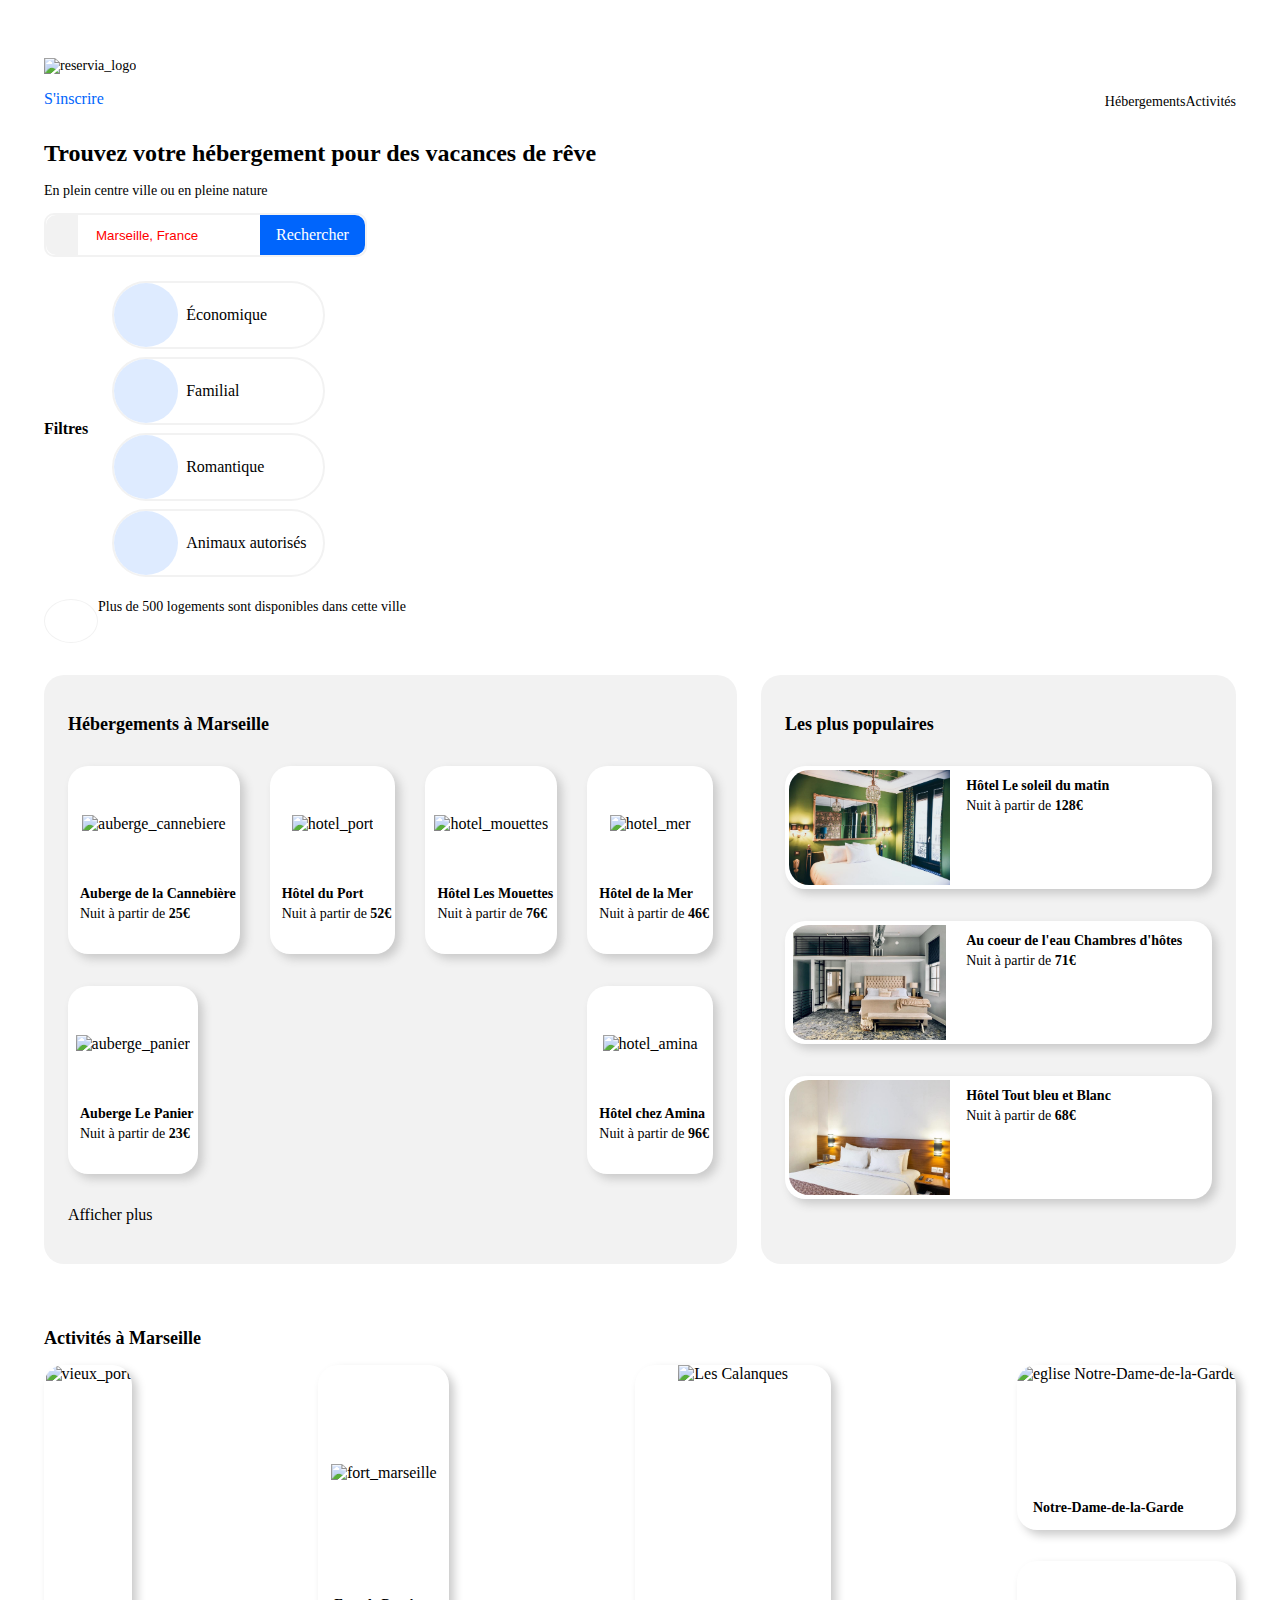
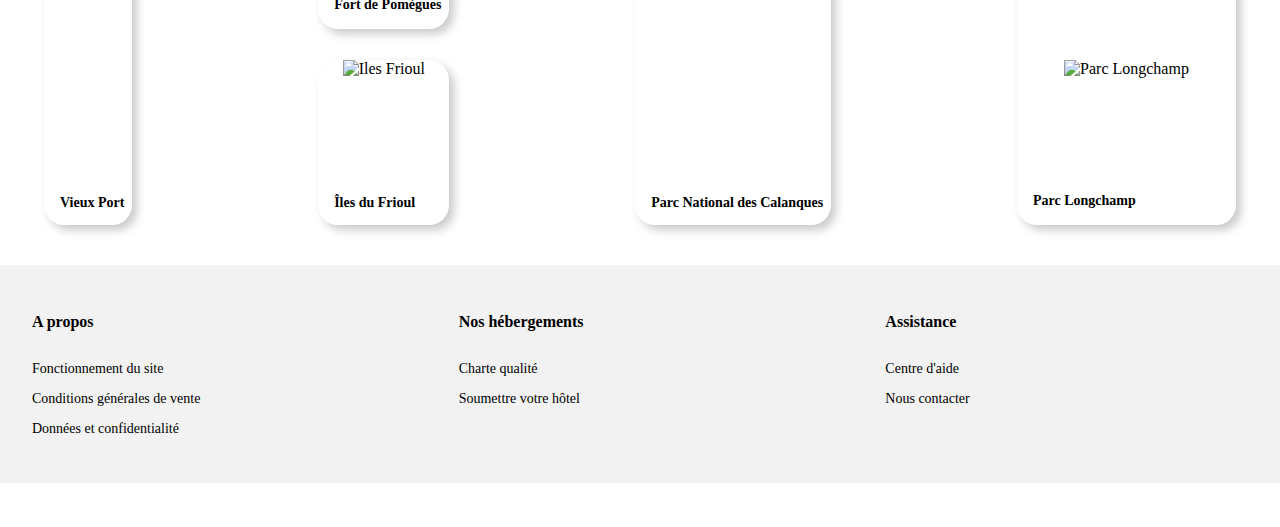
==== commit e55e6e0b: "add new style sheet" ====
--- a/index.html
+++ b/index.html
@@ -2,9 +2,10 @@
 <html>
     <head>
         <meta charset="utf-8" />
-        <link rel="stylesheet" href="style_reservia.css" /> <!-- Default screen = Above 1280px -->
-        <link rel="stylesheet" media="screen and (max-width: 1279px)" href="style_reservia_L.css" /> <!-- Large screen = Above 992px -->
-        <link rel="stylesheet" media="screen and (max-width: 991px)" href="style_reservia_M.css" /> <!-- Tablet = Above 768px -->
+        <link rel="stylesheet" href="style_reservia.css" /> <!-- Default screen = Common properties -->
+        <link rel="stylesheet" media="screen and (width: 1280px)" href="style_reservia_XL.css" /> <!-- Default screen = Above 1280px -->
+        <link rel="stylesheet" media="screen and (min-width: 992px) and (max-width: 1279px)" href="style_reservia_L.css" /> <!-- Large screen = Above 992px -->
+        <link rel="stylesheet" media="screen and (min-width: 768px) and (max-width: 991px)" href="style_reservia_M.css" /> <!-- Tablet = Above 768px -->
         <link rel="stylesheet" media="screen and (max-width: 767px)" href="style_reservia_S.css" /> <!-- Mobile = Under 768px -->
         <title>Reservia</title>
         <script src="https://kit.fontawesome.com/3b1219377a.js" crossorigin="anonymous"></script>
@@ -14,37 +15,57 @@
 
 <nav>
     <div id="navigation_bar">
-        <p>
-            <img src="images/logo/Reservia.svg" alt="reservia_logo">
-        </p>
-    <div id="navigation_tabs">
-        <p id="focus_action">Hébergements</p>
-        <p id="anchor_action">Activités</p>
-        <p id="primary_action">S'inscrire</p>
-    </div>
-    </div>
-    
+        <div id="upper_nav">
+            <p>
+                <img src="images/logo/Reservia.svg" alt="reservia_logo">
+            </p>
+            <p id="h3like" style="color: #0065FC;">S'inscrire</p>
+        </div>
+        <div id="navigation_tabs">
+            <p class="focus_action">Hébergements</p>
+            <p class="anchor_action">Activités</p> 
+        </div>
+    </div> 
 </nav>
 
 <section id="header">
-    <h1>Trouvez votre hébergement pour des vacances de rêve</h1>
-    <p>En plein centre ville ou en pleine nature</p>
+    <h1 style="margin-bottom: 16px;">Trouvez votre hébergement pour des vacances de rêve</h1>
+    <p style="margin-top: 0px;">En plein centre ville ou en pleine nature</p>
+    <div style="margin-bottom: 16px"; id="search">
+        <i class="fas fa-map-marker-alt"; id="square_icon"></i>
+        <div id="search_bar">
+            <form method="post" action="traitement.php">
+                <p>
+                    <input type="text" name="city" id="city" placeholder="Marseille, France" style="border: 0px; height: 32px;"/>
+                </p>
+             </form>
+        </div>
+        <div id="button">
+            <p id="h3like">Rechercher</p>
+        </div>
+
+    </div>
     <div id="filters">
         <h3 style="margin-right: 16px">Filtres</h3>
-        <div id="filter_chip">
-            <i class="fas fa-money-bill-wave"; id="round_icon"></i><h3 style="padding: 8px 16px; margin: 0px;">Économique</h3>
-        </div>
-        <div id="filter_chip">
-            <i class="fas fa-child"; id="round_icon"></i><h3 style="padding: 8px 16px; margin: 0px;">Familial</h3>
-        </div>
-        <div id="filter_chip">
-            <i class="fas fa-heart"; id="round_icon"></i><h3 style="padding: 8px 16px; margin: 0px;">Romantique</h3>
-        </div>
-        <div id="filter_chip">
-            <i class="fas fa-dog"; id="round_icon"></i><h3 style="padding: 8px 16px; margin: 0px;">Animaux autorisés</h3>
-        </div>
-    </div>
-    <p><i class="fas fa-info"; id="info_icon"></i> Plus de 500 logements sont disponibles dans cette ville</p>
+        <div id="filters_block">
+            <div id="filter_chip">
+                <i class="fas fa-money-bill-wave"; id="round_icon"></i><p id="h3like" style="padding: 8px 16px 8px 8px; margin: 0px;">Économique</p>
+            </div>
+            <div id="filter_chip">
+                <i class="fas fa-child"; id="round_icon"></i><p id="h3like" style="padding: 8px 16px 8px 8px; margin: 0px;">Familial</p>
+            </div>
+            <div id="filter_chip">
+                <i class="fas fa-heart"; id="round_icon"></i><p id="h3like" style="padding: 8px 16px 8px 8px; margin: 0px;">Romantique</p>
+            </div>
+            <div id="filter_chip">
+                <i class="fas fa-dog"; id="round_icon"></i><p id="h3like" style="padding: 8px 16px 8px 8px; margin: 0px;">Animaux autorisés</p>
+            </div>
+        </div>
+    </div>
+    <p style="display: flex; flex-flow: row nowrap; ">
+        <i class="fas fa-info"; id="info_icon"></i> 
+        Plus de 500 logements sont disponibles dans cette ville
+    </p>
 </section>
 
 <section id="section_hebergements">
@@ -55,7 +76,7 @@
             <div id="img_hebergement">
                 <img class="img_resize_top" src="images/hebergements/4_small/1_auberge_cannebiere.jpg" alt="auberge_cannebiere">
             </div>
-            <figcaption>
+            <figcaption id="caption_hebergement">
                 <h4>Auberge de la Cannebière</h4>
                 <p class="price">Nuit à partir de <b>25€</b></p>
                 <div id="stars">
@@ -71,7 +92,7 @@
             <div id="img_hebergement">
                 <img class="img_resize_top" src="images/hebergements/4_small/2_hotel_port.jpg" alt="hotel_port">
             </div>
-            <figcaption>
+            <figcaption id="caption_hebergement">
                 <h4>Hôtel du Port</h4>
                 <p class="price">Nuit à partir de <b>52€</b></p>
                 <div id="stars">
@@ -87,7 +108,7 @@
             <div id="img_hebergement">
                 <img class="img_resize_top" src="images/hebergements/4_small/3_hotel_mouettes.jpg" alt="hotel_mouettes">
             </div>
-            <figcaption>
+            <figcaption id="caption_hebergement">
                 <h4>Hôtel Les Mouettes</h4>
                 <p class="price">Nuit à partir de <b>76€</b></p>
                 <div id="stars">
@@ -103,7 +124,7 @@
             <div id="img_hebergement">
                 <img class="img_resize_top" src="images/hebergements/4_small/4_hotel_mer.jpg" alt="hotel_mer">
             </div>
-            <figcaption>
+            <figcaption id="caption_hebergement">
                 <h4>Hôtel de la Mer</h4>
                 <p class="price">Nuit à partir de <b>46€</b></p>
                 <div id="stars">
@@ -119,7 +140,7 @@
             <div id="img_hebergement">
                 <img class="img_resize_top" src="images/hebergements/4_small/5_auberge_panier.jpg" alt="auberge_panier">
             </div>
-            <figcaption>
+            <figcaption id="caption_hebergement">
                 <h4>Auberge Le Panier</h4>
                 <p class="price">Nuit à partir de <b>23€</b></p>
                 <div id="stars">
@@ -135,7 +156,7 @@
             <div id="img_hebergement">
                 <img class="img_resize_top" src="images/hebergements/4_small/6_hotel_amiina.jpg" alt="hotel_amina">
             </div>
-            <figcaption>
+            <figcaption id="caption_hebergement">
                 <h4>Hôtel chez Amina</h4>
                 <p class="price">Nuit à partir de <b>96€</b></p>
                 <div id="stars">
@@ -148,7 +169,7 @@
             </figcaption>
         </figure>
         </div>
-        <h4 id="hyperlink">Afficher plus</h4>
+        <p id="h3like">Afficher plus</p>
     </section>
 
     <section id="section_populaire">
@@ -195,7 +216,7 @@
         </figure>
         <figure class="figure_img_left">
         <div id="img_populaire">
-            <img class="img_resize_left" src="images/hebergements/3_medium/c_tout_bleu.jpg" alt="hotel_bleu">
+            <img class="img_resize_top" src="images/hebergements/3_medium/c_tout_bleu.jpg" alt="hotel_bleu">
         </div>
         <figcaption id="caption_populaires">
             <div>
@@ -220,52 +241,56 @@
     <div id="liste_activites">
     <figure class="figure_big">
         <div id="img_big">
-            <img src="images/activites/4_small/1_vieux_port.jpg" alt="hotel_soleil">
-        </div>
-        <figcaption>
+            <img class="img_resize_big" src="images/activites/3_medium/1.port.jpg" alt="vieux_port">
+        </div>
+        <figcaption id="caption_activites">
             <h4>Vieux Port</h4>
         </figcaption>
     </figure>
-    <figure class="figure_medium">
-        <div id="img_medium">
-            <img src="images/activites/4_small/2_fort.jpg" alt="chambre_eau">
-        </div>
-        <figcaption>
-            <h4>Fort de Pomègues</h4>
-        </figcaption>
-    </figure>
-    <figure class="figure_small">
-        <div id="img_small">
-            <img src="images/activites/4_small/3.iles_frioul.jpg" alt="hotel_bleu">
-        </div>
-        <figcaption>
-            <h4>Îles du Frioul</h4>
-        </figcaption>
-    </figure>
+    <div id="column_x2">
+        <figure class="figure_medium">
+            <div id="img_medium">
+                <img class="img_resize_top" src="images/activites/3_medium/2.fort.jpg" alt="fort_marseille">
+            </div>
+            <figcaption id="caption_activites">
+                <h4>Fort de Pomègues</h4>
+            </figcaption>
+        </figure>
+        <figure class="figure_small">
+            <div id="img_small">
+                <img class="img_resize_top" src="images/activites/3_medium/3.frioul.jpg" alt="Iles Frioul">
+            </div>
+            <figcaption id="caption_activites">
+                <h4>Îles du Frioul</h4>
+            </figcaption>
+        </figure>
+    </div>
     <figure class="figure_big">
         <div id="img_big">
-            <img src="images/activites/4_small/4_calanques.jpg" alt="hotel_soleil">
-        </div>
-        <figcaption>
+            <img class="img_resize_big" src="images/activites/3_medium/4.calanques.jpg" alt="Les Calanques">
+        </div>
+        <figcaption id="caption_activites">
             <h4>Parc National des Calanques</h4>
         </figcaption>
     </figure>
-    <figure class="figure_small">
-        <div id="img_small">
-            <img src="images/activites/4_small/5_nd_garde.jpg" alt="chambre_eau">
-        </div>
-        <figcaption>
-            <h4>Notre-Dame-de-la-Garde</h4>
-        </figcaption>
-    </figure>
-    <figure class="figure_medium">
-        <div id="img_medium">
-            <img src="images/activites/4_small/6_parc_longchamps.jpg" alt="hotel_bleu">
-        </div>
-        <figcaption>
-            <h4>Parc Longchamp</h4>
-        </figcaption>
-    </figure>
+    <div id="column_x2">
+        <figure class="figure_small">
+            <div id="img_small">
+                <img class="img_resize_top" src="images/activites/3_medium/5.nd_garde.jpg" alt="eglise Notre-Dame-de-la-Garde">
+            </div>
+            <figcaption id="caption_activites">
+                <h4>Notre-Dame-de-la-Garde</h4>
+            </figcaption>
+        </figure>
+        <figure class="figure_medium">
+            <div id="img_medium">
+                <img class="img_resize_top" src="images/activites/3_medium/6.parc_longchamp.jpg" alt="Parc Longchamp">
+            </div>
+            <figcaption id="caption_activites">
+                <h4>Parc Longchamp</h4>
+            </figcaption>
+        </figure>
+    </div>
     </div>
 </section>
 
--- a/style_reservia_XL.css
+++ b/style_reservia_XL.css
@@ -0,0 +1,345 @@
+@font-face {
+    font-family: 'Raleway_Black';
+    src: url('/Raleway-Black.ttf');
+}
+@font-face {
+    font-family: 'Raleway_Light';
+    src: url('/Raleway-Light.ttf');
+}
+@font-face {
+    font-family: 'Raleway_Bold';
+    src: url('/Raleway-Bold.ttf');
+}
+@font-face {
+    font-family: 'Raleway_Regular';
+    src: url('/Raleway-Regular.ttf');
+}
+@font-face {
+    font-family: 'Raleway_Medium';
+    src: url('/Raleway-Medium.ttf');
+}
+body {
+    margin: 44px;
+    font-family: 'Raleway_Regular';
+}
+p{
+    font-family: 'Raleway_Regular';
+    font-size: 14px;
+}
+#h3like{
+    font-family: 'Raleway_Medium';
+    font-size: 16px;
+}
+h1{
+    font-family: 'Raleway_Bold';
+    font-size: x-large;
+}
+h2{
+    font-family: 'Raleway_Bold';
+    font-size: large;
+}
+h3{
+    font-family: 'Raleway_Medium';
+    font-size: 16px;
+}
+h4{
+    font-family: 'Raleway_Medium';
+    font-size: 14px;
+    margin:8px 0px 4px 0px;
+}
+.price{
+    margin: 4px 0px 4px 0px;
+}
+.price_pop{
+    margin-top: 4px;
+}
+#navigation_bar{
+    display: flex;
+    justify-content: space-between;
+    flex-direction: row;
+    align-content:center;
+}
+#navigation_tabs{
+    display: flex;
+    flex-direction: row;
+    justify-content: space-around;
+    align-items: flex-end;
+}
+#focus_action{
+    padding: 16px;
+    color: #0065FC;
+}
+#anchor_action{
+    padding: 16px;
+}
+#primary_action{
+    padding: 16px;
+    color: #0065FC;
+    font-weight: bold;
+}
+#search{
+    display: flex;
+    flex-direction: row;
+    align-items: center;
+    border: 2px solid #F2F2F2;
+    max-width: max-content;
+    height: 40px;
+    border-radius: 10px;
+}
+#square_icon{
+    background-color: #F2F2F2;
+    border-radius: 10px 0px 0px 10px;
+    padding-left: 16px;
+    padding-right: 16px;
+    height: 40px;
+    display: flex;
+    align-items: center;
+}
+#search_bar{
+    padding: 0px 16px;
+    width: 150px;
+}
+#button{
+    width: max-content;
+    background-color: #0065FC;
+    padding: 0px 16px;
+    color: white;
+    border-radius: 0px 10px 10px 0px;
+    height: 40px;
+    display: flex;
+    align-items: center;
+}
+#filters{
+    display: flex;
+    flex-direction: row;
+    align-items: center;
+}
+#filter_chip{
+    border: 2px solid #F2F2F2;
+    border-radius: 9999px;
+    margin: 8px;
+    display: flex;
+    flex-direction: row;
+    flex-wrap: nowrap;
+    align-items: center;
+}
+#round_icon{
+    color: #0065FC;
+    background:#DEEBFF;
+    border-radius: 50%;
+    width: 40px;
+    height: 40px;
+    display: flex;
+    justify-content: center;
+    align-items: center;
+}
+#info_icon{
+    color: #0065FC;
+    width: 32px;
+    height: 32px;
+    display: flex;
+    justify-content: center;
+    align-items: center;
+    background: white;
+    border-radius: 50%;
+    border: 1px solid;
+    border-color: #F2F2F2
+}
+#section_hebergements{
+    display: flex;
+    justify-content:space-evenly;
+    flex-wrap: nowrap;
+    flex-direction: row;
+    margin-bottom: 64px;
+    margin-top: 32px;
+}
+#section_marseille{
+    background-color: #F2F2F2;
+    padding: 24px;
+    border-radius: 20px;
+    margin-right: 24px;
+}
+#liste_marseille{
+    display: flex;
+    flex-direction: row;
+    flex-wrap: wrap;
+    justify-content: space-between;
+    margin-left: 0px;
+}
+.figure_img_top{
+    border-radius: 20px;
+    background-color: white;
+    padding: 4px;
+    box-shadow: 5px 5px 10px 0px #cacaca;
+    max-width: 230px;
+    height: 180px;
+    margin: 16px 0px 16px 0px;
+}
+::placeholder{
+    color:red;
+}
+#img_hebergement{
+    display: flex;
+    align-items: center;
+    justify-content: center;
+    overflow: hidden;
+    object-fit:cover;
+    height: 60%;
+    border-radius: 20px 20px 0px 0px;
+}
+.img_resize_top{
+    max-width: 100%;
+}
+.img_resize_big{
+    max-height: 100%;
+}
+#caption_hebergement{
+    padding-bottom: 8px;
+    padding-left: 8px;
+    height: 40%;
+}
+#section_populaire{
+    background-color: #F2F2F2;
+    padding: 24px;
+    border-radius: 20px;
+    width: 45%;
+}
+#title_populaires{
+    display: flex;
+    justify-content: space-between;
+    flex-direction: row;
+    flex-wrap: nowrap;
+    align-items: center;
+}
+#liste_populaires{
+    display: flex;
+    flex-direction: column;
+    justify-content: space-between;
+    margin-left: 0px;
+}
+.figure_img_left{
+    border-radius: 20px;
+    background-color: white;
+    padding: 4px;
+    box-shadow: 5px 5px 10px 0px #cacaca;
+    max-width: 100%;
+    margin: 16px 0px 16px 0px;
+    height: 115px;
+    display: flex;
+    flex-direction: row;
+}
+#img_populaire{
+    display: flex;
+    justify-content: center;
+    align-items: center;
+    overflow: hidden;
+    object-fit: cover;
+    width: 40%;
+    height: 100%;
+    border-radius: 20px 0px 0px 20px;
+}
+.img_resize_left{
+    max-height: 100%;
+}
+#caption_populaires{
+    display: flex;
+    justify-content: space-between;
+    flex-direction: column;
+    padding-bottom: 8px;
+    padding-left: 16px;
+    width: 60%;
+}
+#stars{
+    justify-self: end;
+}
+#active_star{
+    color: #0065FC;
+    font-size: 12px;
+}
+#unactive_star{
+    color: #F2F2F2; 
+    font-size: 12px;
+}
+#liste_activites{
+    display: flex;
+    flex-direction: row;
+    justify-content: space-between;
+    height: 460px;
+    margin-top: 16px;
+}
+#caption_activites{
+    padding: 8px 8px 8px 16px;
+}
+.figure_big{
+    border-radius: 20px;
+    background-color: white;
+    box-shadow: 5px 5px 10px 0px #cacaca;
+    max-width: 350px;
+    height: 100%;
+    margin: 0px;
+}
+#img_big{
+    display: flex;
+    align-items: flex-start;
+    justify-content: center;
+    overflow: hidden;
+    object-fit:cover;
+    height: 90%;
+    border-radius: 20px 20px 0px 0px;
+}
+#column_x2{
+    display: flex;
+    flex-direction: column;
+    justify-content: space-between;
+    height: 100%;
+}
+.figure_medium{
+    border-radius: 20px;
+    background-color: white;
+    box-shadow: 5px 5px 10px 0px #cacaca;
+    max-width: 350px;
+    height: 264px;
+    margin: 0px;
+}
+#img_medium{
+    display: flex;
+    align-items: center;
+    justify-content: center;
+    overflow: hidden;
+    object-fit:cover;
+    height: 82%;
+    border-radius: 20px 20px 0px 0px;
+}
+.figure_small{
+    border-radius: 20px;
+    background-color: white;
+    box-shadow: 5px 5px 10px 0px #cacaca;
+    max-width: 350px;
+    height: 165px;
+    margin: 0px;
+}
+#img_small{
+    display: flex;
+    align-items: flex-start;
+    justify-content: center;
+    overflow: hidden;
+    object-fit:cover;
+    height: 72%;
+    border-radius: 20px 20px 0px 0px;
+}
+footer{
+    display: flex;
+    flex-direction: row;
+    background-color: #F2F2F2;
+    margin-top: 40px;
+    margin-left: -44px;
+    margin-right: -44px
+}
+.footer_column{
+    margin: 32px;
+    width: 30%;
+}
+.footer_links_column{
+    display: flex;
+    flex-direction: column;
+}
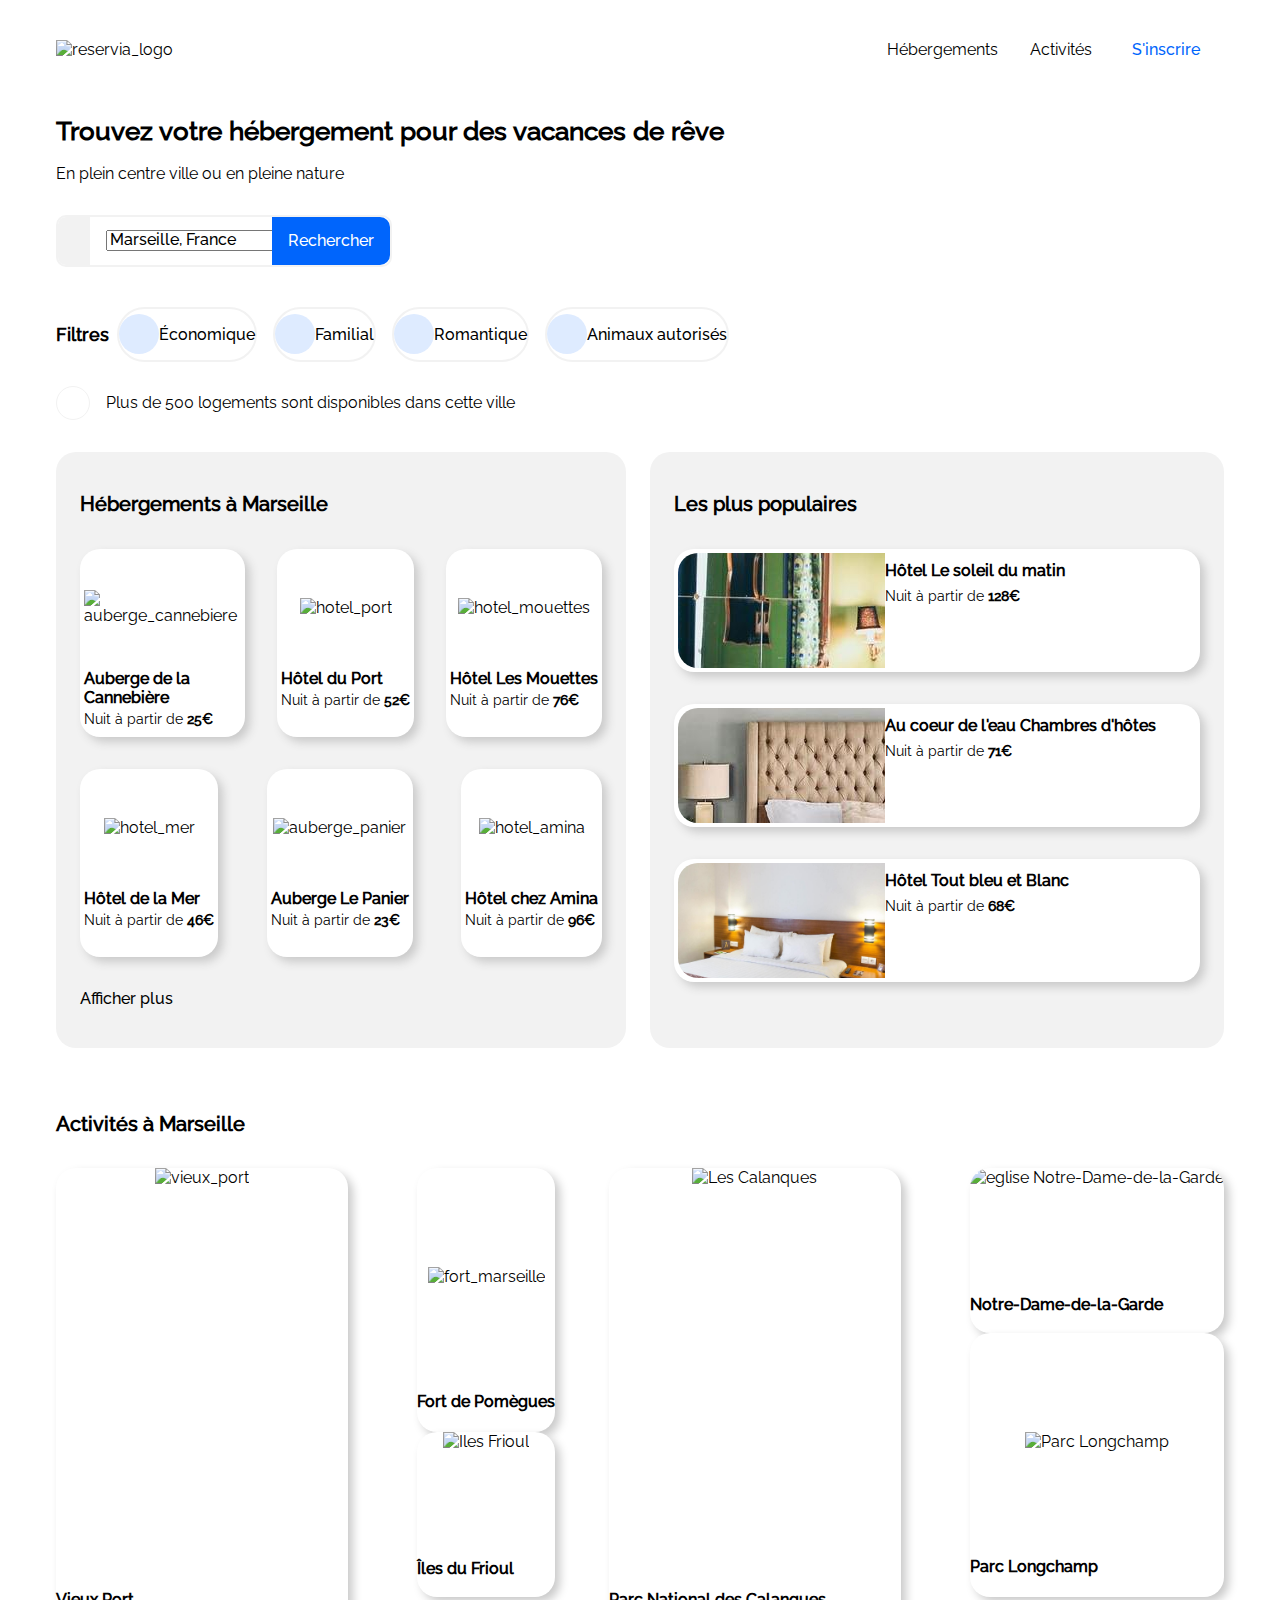
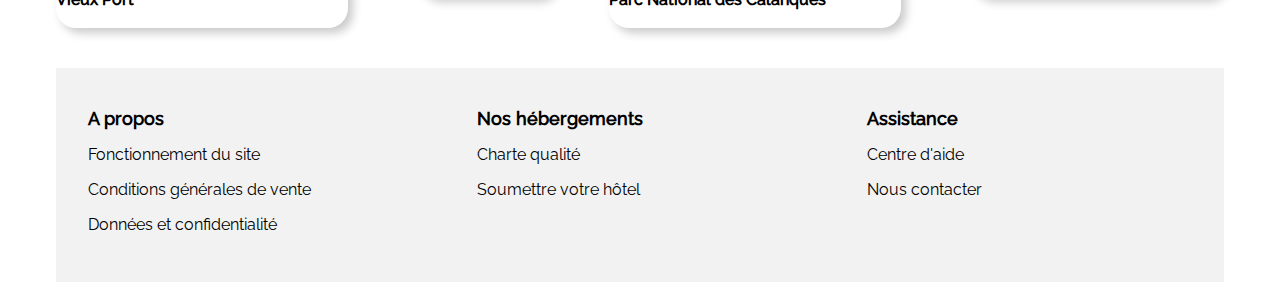
==== commit 3a116360: "Folder reorganisation" ====
--- a/index.html
+++ b/index.html
@@ -2,68 +2,67 @@
 <html>
     <head>
         <meta charset="utf-8" />
-        <link rel="stylesheet" href="style_reservia.css" /> <!-- Default screen = Common properties -->
-        <link rel="stylesheet" media="screen and (width: 1280px)" href="style_reservia_XL.css" /> <!-- Default screen = Above 1280px -->
-        <link rel="stylesheet" media="screen and (min-width: 992px) and (max-width: 1279px)" href="style_reservia_L.css" /> <!-- Large screen = Above 992px -->
-        <link rel="stylesheet" media="screen and (min-width: 768px) and (max-width: 991px)" href="style_reservia_M.css" /> <!-- Tablet = Above 768px -->
-        <link rel="stylesheet" media="screen and (max-width: 767px)" href="style_reservia_S.css" /> <!-- Mobile = Under 768px -->
+        <link rel="stylesheet" href="styles/style_reservia_main.css" /> <!-- Default screen = Common properties -->
+        <link rel="stylesheet" media="screen and (min-width: 1280px)" href="styles/style_reservia_XL.css" /> <!-- X-Large screen = Above 1280px -->
+        <link rel="stylesheet" media="screen and (min-width: 992px) and (max-width: 1279px)" href="styles/style_reservia_L.css" /> <!-- Large screen = Above 992px -->
+        <link rel="stylesheet" media="screen and (min-width: 768px) and (max-width: 991px)" href="styles/style_reservia_M.css" /> <!-- Tablet = Above 768px -->
+        <link rel="stylesheet" media="screen and (max-width: 767px)" href="styles/style_reservia_S.css" /> <!-- Mobile = Under 768px -->
         <title>Reservia</title>
         <script src="https://kit.fontawesome.com/3b1219377a.js" crossorigin="anonymous"></script>
     </head>
 
 <body>
 
-<nav>
-    <div id="navigation_bar">
-        <div id="upper_nav">
-            <p>
-                <img src="images/logo/Reservia.svg" alt="reservia_logo">
-            </p>
-            <p id="h3like" style="color: #0065FC;">S'inscrire</p>
-        </div>
-        <div id="navigation_tabs">
-            <p class="focus_action">Hébergements</p>
-            <p class="anchor_action">Activités</p> 
-        </div>
-    </div> 
-</nav>
-
-<section id="header">
-    <h1 style="margin-bottom: 16px;">Trouvez votre hébergement pour des vacances de rêve</h1>
+<header>
+    <nav id="navigation_bar">
+        <p class="logo">
+            <img src="images/logo/Reservia.svg" alt="reservia_logo">
+        </p>
+        <div class="anchor_tabs">
+            <a href="#section_marseille" class="focus_action"><p>Hébergements</p></a>
+            <a href="#section_activites" class="focus_action"><p>Activités</p></a>
+        </div>
+        <p class="primary_action">S'inscrire</p>
+    </nav>
+    <h1>Trouvez votre hébergement pour des vacances de rêve</h1>
     <p style="margin-top: 0px;">En plein centre ville ou en pleine nature</p>
-    <div style="margin-bottom: 16px"; id="search">
-        <i class="fas fa-map-marker-alt"; id="square_icon"></i>
+</header>
+
+
+<section id="section_search">
+    <div id="search">
+        <i class="fas fa-map-marker-alt" id="square_icon"></i>
         <div id="search_bar">
             <form method="post" action="traitement.php">
                 <p>
-                    <input type="text" name="city" id="city" placeholder="Marseille, France" style="border: 0px; height: 32px;"/>
+                    <input type="text" name="city" id="city" placeholder="Marseille, France"/>
                 </p>
              </form>
         </div>
         <div id="button">
-            <p id="h3like">Rechercher</p>
-        </div>
-
+            <p class="h4like" id="option_display_desktop">Rechercher</p>
+            <i class="fas fa-search" id="option_display_mobile"></i>
+        </div>
     </div>
     <div id="filters">
-        <h3 style="margin-right: 16px">Filtres</h3>
+        <h3>Filtres</h3>
         <div id="filters_block">
-            <div id="filter_chip">
-                <i class="fas fa-money-bill-wave"; id="round_icon"></i><p id="h3like" style="padding: 8px 16px 8px 8px; margin: 0px;">Économique</p>
-            </div>
-            <div id="filter_chip">
-                <i class="fas fa-child"; id="round_icon"></i><p id="h3like" style="padding: 8px 16px 8px 8px; margin: 0px;">Familial</p>
-            </div>
-            <div id="filter_chip">
-                <i class="fas fa-heart"; id="round_icon"></i><p id="h3like" style="padding: 8px 16px 8px 8px; margin: 0px;">Romantique</p>
-            </div>
-            <div id="filter_chip">
-                <i class="fas fa-dog"; id="round_icon"></i><p id="h3like" style="padding: 8px 16px 8px 8px; margin: 0px;">Animaux autorisés</p>
-            </div>
-        </div>
-    </div>
-    <p style="display: flex; flex-flow: row nowrap; ">
-        <i class="fas fa-info"; id="info_icon"></i> 
+            <div class="filter_chip">
+                <i class="fas fa-money-bill-wave filter_icon"></i><p class="h4like filter_label">Économique</p>
+            </div>
+            <div class="filter_chip">
+                <i class="fas fa-child filter_icon "></i><p class="h4like filter_label">Familial</p>
+            </div>
+            <div class="filter_chip">
+                <i class="fas fa-heart filter_icon"></i><p class="h4like filter_label">Romantique</p>
+            </div>
+            <div class="filter_chip">
+                <i class="fas fa-dog filter_icon"></i><p class="h4like filter_label">Animaux autorisés</p>
+            </div>
+        </div>
+    </div>
+    <p class="info_note">
+        <i class="fas fa-info" id="info_icon"></i> 
         Plus de 500 logements sont disponibles dans cette ville
     </p>
 </section>
@@ -73,103 +72,129 @@
         <h2>Hébergements à Marseille</h2>
         <div id="liste_marseille">
         <figure class="figure_img_top">
-            <div id="img_hebergement">
-                <img class="img_resize_top" src="images/hebergements/4_small/1_auberge_cannebiere.jpg" alt="auberge_cannebiere">
-            </div>
-            <figcaption id="caption_hebergement">
+            <div class="img_hebergement">
+                <a href="#" class="link_card">
+                <img class="img_resize_top" src="images/hebergements/3_medium/1_auberge_cannebiere.jpg" alt="auberge_cannebiere">
+                </a>
+            </div>
+            <figcaption class="description_hebergement">
+                <a href="#" class="link_card">
                 <h4>Auberge de la Cannebière</h4>
                 <p class="price">Nuit à partir de <b>25€</b></p>
-                <div id="stars">
-                    <i class="fas fa-star"; id="active_star"></i>
-                    <i class="fas fa-star"; id="active_star"></i>
-                    <i class="fas fa-star"; id="active_star"></i>
-                    <i class="fas fa-star"; id="active_star"></i>
-                    <i class="fas fa-star"; id="unactive_star"></i>
-                </div>
-            </figcaption>
-        </figure>
-        <figure class="figure_img_top">
-            <div id="img_hebergement">
-                <img class="img_resize_top" src="images/hebergements/4_small/2_hotel_port.jpg" alt="hotel_port">
-            </div>
-            <figcaption id="caption_hebergement">
+                <div class="stars">
+                    <i class="fas fa-star active_star"></i>
+                    <i class="fas fa-star active_star"></i>
+                    <i class="fas fa-star active_star"></i>
+                    <i class="fas fa-star active_star"></i>
+                    <i class="fas fa-star unactive_star"></i>
+                </div>
+                </a>
+            </figcaption>
+        </figure>
+        <figure class="figure_img_top">
+            <div class="img_hebergement">
+                <a href="#" class="link_card">
+                <img class="img_resize_top" src="images/hebergements/3_medium/2_hotel_port.jpg" alt="hotel_port">
+                </a>
+            </div>
+            <figcaption class="description_hebergement">
+                <a href="#" class="link_card">
                 <h4>Hôtel du Port</h4>
                 <p class="price">Nuit à partir de <b>52€</b></p>
-                <div id="stars">
-                    <i class="fas fa-star"; id="active_star"></i>
-                    <i class="fas fa-star"; id="active_star"></i>
-                    <i class="fas fa-star"; id="active_star"></i>
-                    <i class="fas fa-star"; id="active_star"></i>
-                    <i class="fas fa-star"; id="active_star"></i>
-                </div>
-            </figcaption>
-        </figure>
-        <figure class="figure_img_top">
-            <div id="img_hebergement">
-                <img class="img_resize_top" src="images/hebergements/4_small/3_hotel_mouettes.jpg" alt="hotel_mouettes">
-            </div>
-            <figcaption id="caption_hebergement">
+                <div class="stars">
+                    <i class="fas fa-star active_star"></i>
+                    <i class="fas fa-star active_star"></i>
+                    <i class="fas fa-star active_star"></i>
+                    <i class="fas fa-star active_star"></i>
+                    <i class="fas fa-star active_star"></i>
+                </div>
+                </a>
+            </figcaption>
+        </figure>
+        <figure class="figure_img_top">
+            <div class="img_hebergement">
+                <a href="#" class="link_card">
+                <img class="img_resize_top" src="images/hebergements/3_medium/3_hotel_mouettes.jpg" alt="hotel_mouettes">
+                </a>
+            </div>
+            <figcaption class="description_hebergement">
+                <a href="#" class="link_card">
                 <h4>Hôtel Les Mouettes</h4>
                 <p class="price">Nuit à partir de <b>76€</b></p>
-                <div id="stars">
-                    <i class="fas fa-star"; id="active_star"></i>
-                    <i class="fas fa-star"; id="active_star"></i>
-                    <i class="fas fa-star"; id="active_star"></i>
-                    <i class="fas fa-star"; id="active_star"></i>
-                    <i class="fas fa-star"; id="unactive_star"></i>
-                </div>
-            </figcaption>
-        </figure>
-        <figure class="figure_img_top">
-            <div id="img_hebergement">
-                <img class="img_resize_top" src="images/hebergements/4_small/4_hotel_mer.jpg" alt="hotel_mer">
-            </div>
-            <figcaption id="caption_hebergement">
+                <div class="stars">
+                    <i class="fas fa-star active_star"></i>
+                    <i class="fas fa-star active_star"></i>
+                    <i class="fas fa-star active_star"></i>
+                    <i class="fas fa-star active_star"></i>
+                    <i class="fas fa-star unactive_star"></i>
+                </div>
+                </a>
+            </figcaption>
+        </figure>
+        <figure class="figure_img_top">
+            <div class="img_hebergement">
+                <a href="#" class="link_card">
+                <img class="img_resize_top" src="images/hebergements/3_medium/4_hotel_mer.jpg" alt="hotel_mer">
+                </a>
+            </div>
+            <figcaption class="description_hebergement">
+                <a href="#" class="link_card">
                 <h4>Hôtel de la Mer</h4>
                 <p class="price">Nuit à partir de <b>46€</b></p>
-                <div id="stars">
-                    <i class="fas fa-star"; id="active_star"></i>
-                    <i class="fas fa-star"; id="active_star"></i>
-                    <i class="fas fa-star"; id="active_star"></i>
-                    <i class="fas fa-star"; id="unactive_star"></i>
-                    <i class="fas fa-star"; id="unactive_star"></i>
-                </div>
-            </figcaption>
-        </figure>
-        <figure class="figure_img_top">
-            <div id="img_hebergement">
-                <img class="img_resize_top" src="images/hebergements/4_small/5_auberge_panier.jpg" alt="auberge_panier">
-            </div>
-            <figcaption id="caption_hebergement">
+                <div class="stars">
+                    <i class="fas fa-star active_star"></i>
+                    <i class="fas fa-star active_star"></i>
+                    <i class="fas fa-star active_star"></i>
+                    <i class="fas fa-star unactive_star"></i>
+                    <i class="fas fa-star unactive_star"></i>
+                </div>
+                </a>
+            </figcaption>
+        </figure>
+        <figure class="figure_img_top">
+            <div class="img_hebergement">
+                <a href="#" class="link_card">
+                <img class="img_resize_top" src="images/hebergements/3_medium/5_auberge_panier.jpg" alt="auberge_panier">
+                </a>
+            </div>
+            <figcaption class="description_hebergement">
+                <a href="#" class="link_card">
                 <h4>Auberge Le Panier</h4>
                 <p class="price">Nuit à partir de <b>23€</b></p>
-                <div id="stars">
-                    <i class="fas fa-star"; id="active_star"></i>
-                    <i class="fas fa-star"; id="active_star"></i>
-                    <i class="fas fa-star"; id="active_star"></i>
-                    <i class="fas fa-star"; id="active_star"></i>
-                    <i class="fas fa-star"; id="unactive_star"></i>
-                </div>
-            </figcaption>
-        </figure>
-        <figure class="figure_img_top">
-            <div id="img_hebergement">
-                <img class="img_resize_top" src="images/hebergements/4_small/6_hotel_amiina.jpg" alt="hotel_amina">
-            </div>
-            <figcaption id="caption_hebergement">
+                <div class="stars">
+                    <i class="fas fa-star active_star"></i>
+                    <i class="fas fa-star active_star"></i>
+                    <i class="fas fa-star active_star"></i>
+                    <i class="fas fa-star active_star"></i>
+                    <i class="fas fa-star unactive_star"></i>
+                </div>
+                </a>
+            </figcaption>
+        </figure>
+        <figure class="figure_img_top">
+            <div class="img_hebergement">
+                <a href="#" class="link_card">
+                <img class="img_resize_top" src="images/hebergements/3_medium/6_hotel_amiina.jpg" alt="hotel_amina">
+                </a>
+            </div>
+            <figcaption class="description_hebergement">
+                <a href="#" class="link_card">
                 <h4>Hôtel chez Amina</h4>
                 <p class="price">Nuit à partir de <b>96€</b></p>
-                <div id="stars">
-                    <i class="fas fa-star"; id="active_star"></i>
-                    <i class="fas fa-star"; id="active_star"></i>
-                    <i class="fas fa-star"; id="active_star"></i>
-                    <i class="fas fa-star"; id="active_star"></i>
-                    <i class="fas fa-star"; id="active_star"></i>
-                </div>
-            </figcaption>
-        </figure>
-        </div>
-        <p id="h3like">Afficher plus</p>
+                <div class="stars">
+                    <i class="fas fa-star active_star"></i>
+                    <i class="fas fa-star active_star"></i>
+                    <i class="fas fa-star active_star"></i>
+                    <i class="fas fa-star active_star"></i>
+                    <i class="fas fa-star active_star"></i>
+                </div>
+                </a>
+            </figcaption>
+            <a href="#" class="link_card">
+            </a>
+        </figure>
+        </div>
+        <p class="h4like"><a href="#">Afficher plus</a></p>
     </section>
 
     <section id="section_populaire">
@@ -179,58 +204,68 @@
         </div>
         <div id="liste_populaires">
         <figure class="figure_img_left">
-        <div id="img_populaire">
-            <img class="img_resize_left" src="images/hebergements/3_medium/a_hotel_soleil.jpg" alt="hotel_soleil">
-        </div>
-        <figcaption id="caption_populaires">
-            <div>
+            <div class="img_populaire">
+                <a href="#" class="link_card">
+                <img class="img_resize_left" src="images/hebergements/3_medium/a_hotel_soleil.jpg" alt="hotel_soleil">
+                </a>
+            </div>
+            <figcaption class="description_populaire">
+                <a href="#" class="link_card">
+                <div>
                 <h4>Hôtel Le soleil du matin</h4>
                 <p class="price_pop">Nuit à partir de <b>128€</b></p>
-            </div>
-            <div id="stars">
-                <i class="fas fa-star"; id="active_star"></i>
-                <i class="fas fa-star"; id="active_star"></i>
-                <i class="fas fa-star"; id="active_star"></i>
-                <i class="fas fa-star"; id="active_star"></i>
-                <i class="fas fa-star"; id="active_star"></i>
-            </div>
-        </figcaption>
+                </div>
+                <div class="stars">
+                <i class="fas fa-star active_star"></i>
+                <i class="fas fa-star active_star"></i>
+                <i class="fas fa-star active_star"></i>
+                <i class="fas fa-star active_star"></i>
+                <i class="fas fa-star active_star"></i>
+                </div>
+                </a>
+            </figcaption>
         </figure>
         <figure class="figure_img_left">
-        <div id="img_populaire">
-            <img class="img_resize_left" src="images/hebergements/3_medium/b_coeur_eau.jpg" alt="chambre_eau">
-        </div>
-        <figcaption id="caption_populaires">
-            <div>
-                <h4>Au coeur de l'eau Chambres d'hôtes</h4>
-                <p class="price_pop">Nuit à partir de <b>71€</b></p>
-            </div>
-            <div id="stars">
-                <i class="fas fa-star"; id="active_star"></i>
-                <i class="fas fa-star"; id="active_star"></i>
-                <i class="fas fa-star"; id="active_star"></i>
-                <i class="fas fa-star"; id="active_star"></i>
-                <i class="fas fa-star"; id="unactive_star"></i>
-            </div>
-        </figcaption>
+            <div class="img_populaire">
+                <a href="#" class="link_card">
+                <img class="img_resize_left" src="images/hebergements/3_medium/b_coeur_eau.jpg" alt="chambre_eau">
+                </a>
+            </div>
+            <figcaption class="description_populaire">
+                <a href="#" class="link_card">
+                <div>
+                    <h4>Au coeur de l'eau Chambres d'hôtes</h4>
+                    <p class="price_pop">Nuit à partir de <b>71€</b></p>
+                </div>
+                <div class="stars">
+                    <i class="fas fa-star active_star"></i>
+                    <i class="fas fa-star active_star"></i>
+                    <i class="fas fa-star active_star"></i>
+                    <i class="fas fa-star active_star"></i>
+                    <i class="fas fa-star active_star"></i>
+                </div>
+                </a>
+            </figcaption>
         </figure>
         <figure class="figure_img_left">
-        <div id="img_populaire">
-            <img class="img_resize_top" src="images/hebergements/3_medium/c_tout_bleu.jpg" alt="hotel_bleu">
-        </div>
-        <figcaption id="caption_populaires">
-            <div>
-                <h4>Hôtel Tout bleu et Blanc</h4>
-                <p class="price_pop">Nuit à partir de <b>68€</b></p>
-            </div>
-            <div id="stars">
-                <i class="fas fa-star"; id="active_star"></i>
-                <i class="fas fa-star"; id="active_star"></i>
-                <i class="fas fa-star"; id="active_star"></i>
-                <i class="fas fa-star"; id="active_star"></i>
-                <i class="fas fa-star"; id="unactive_star"></i>
-            </div>
-        </figcaption>
+            <div class="img_populaire">
+                <a href="#" class="link_card">
+                <img class="img_resize_top" src="images/hebergements/3_medium/c_tout_bleu.jpg" alt="hotel_bleu">
+                </a>
+            </div>
+            <figcaption class="description_populaire">
+                <div>
+                    <h4>Hôtel Tout bleu et Blanc</h4>
+                    <p class="price_pop">Nuit à partir de <b>68€</b></p>
+                </div>
+                <div class="stars">
+                    <i class="fas fa-star active_star"></i>
+                    <i class="fas fa-star active_star"></i>
+                    <i class="fas fa-star active_star"></i>
+                    <i class="fas fa-star active_star"></i>
+                    <i class="fas fa-star unactive_star"></i>
+                </div>
+            </figcaption>
         </figure>
     </div>
     </section>
@@ -239,83 +274,101 @@
 <section id="section_activites">
     <h2>Activités à Marseille</h2>
     <div id="liste_activites">
-    <figure class="figure_big">
-        <div id="img_big">
-            <img class="img_resize_big" src="images/activites/3_medium/1.port.jpg" alt="vieux_port">
-        </div>
-        <figcaption id="caption_activites">
-            <h4>Vieux Port</h4>
+        <figure class="figure_big">
+        <div class="img_big">
+            <a href="#" class="link_card">
+            <img class="img_resize_horizontal" src="images/activites/3_medium/1.port.jpg" alt="vieux_port">
+            </a>
+        </div>
+        <figcaption class="description_activites">
+            <a href="#" class="link_card">
+            <h4 class="align_center">Vieux Port</h4>
+            </a>
         </figcaption>
-    </figure>
-    <div id="column_x2">
-        <figure class="figure_medium">
-            <div id="img_medium">
-                <img class="img_resize_top" src="images/activites/3_medium/2.fort.jpg" alt="fort_marseille">
-            </div>
-            <figcaption id="caption_activites">
+        </figure>
+        <div id="activities_column1">
+            <figure class="figure_medium">
+            <div class="img_medium">
+                <a href="#" class="link_card">
+                <img class="img_resize_vertical" src="images/activites/3_medium/2.fort.jpg" alt="fort_marseille">
+                </a>
+            </div>
+            <figcaption class="description_activites">
+                <a href="#" class="link_card">
                 <h4>Fort de Pomègues</h4>
-            </figcaption>
-        </figure>
-        <figure class="figure_small">
-            <div id="img_small">
-                <img class="img_resize_top" src="images/activites/3_medium/3.frioul.jpg" alt="Iles Frioul">
-            </div>
-            <figcaption id="caption_activites">
-                <h4>Îles du Frioul</h4>
-            </figcaption>
-        </figure>
-    </div>
-    <figure class="figure_big">
-        <div id="img_big">
-            <img class="img_resize_big" src="images/activites/3_medium/4.calanques.jpg" alt="Les Calanques">
-        </div>
-        <figcaption id="caption_activites">
-            <h4>Parc National des Calanques</h4>
-        </figcaption>
-    </figure>
-    <div id="column_x2">
-        <figure class="figure_small">
-            <div id="img_small">
-                <img class="img_resize_top" src="images/activites/3_medium/5.nd_garde.jpg" alt="eglise Notre-Dame-de-la-Garde">
-            </div>
-            <figcaption id="caption_activites">
+                </a>
+            </figcaption>
+            </figure>
+            <figure class="figure_small">
+                <div class="img_small">
+                    <a href="#" class="link_card">
+                    <img class="img_resize_small" src="images/activites/3_medium/3.frioul.jpg" alt="Iles Frioul">
+                    </a>
+                </div>
+                <figcaption class="description_activites">
+                    <a href="#" class="link_card">
+                    <h4>Îles du Frioul</h4>
+                </a>
+            </figcaption>
+            </figure>
+        </div>
+        <figure class="figure_big">
+            <div class="img_big">
+                <a href="#" class="link_card">
+                <img class="img_resize_horizontal" src="images/activites/3_medium/4.calanques.jpg" alt="Les Calanques">
+                </a>
+            </div>
+            <figcaption class="description_activites">
+                <a href="#" class="link_card">
+                <h4>Parc National des Calanques</h4>
+                </a>
+            </figcaption>
+        </figure>
+        <div id="activities_column2">
+            <figure class="figure_small">
+            <div class="img_small">
+                <a href="#" class="link_card">
+                <img class="img_resize_small" src="images/activites/3_medium/5.nd_garde.jpg" alt="eglise Notre-Dame-de-la-Garde">
+                </a>
+            </div>
+            <figcaption class="description_activites">
+                <a href="#" class="link_card">
                 <h4>Notre-Dame-de-la-Garde</h4>
-            </figcaption>
-        </figure>
-        <figure class="figure_medium">
-            <div id="img_medium">
-                <img class="img_resize_top" src="images/activites/3_medium/6.parc_longchamp.jpg" alt="Parc Longchamp">
-            </div>
-            <figcaption id="caption_activites">
+                </a>
+            </figcaption>
+            </figure>
+            <figure class="figure_medium"><a href="#" class="link_card">
+            <div class="img_medium">
+                <a href="#" class="link_card">
+                <img class="img_resize_horizontal" src="images/activites/3_medium/6.parc_longchamp.jpg" alt="Parc Longchamp">
+                </a>
+            </div>
+            <figcaption class="description_activites">
+                <a href="#" class="link_card">
                 <h4>Parc Longchamp</h4>
-            </figcaption>
-        </figure>
-    </div>
+                </a>
+            </figcaption>
+            </figure>
+        </div>
     </div>
 </section>
 
 <footer>
     <div class='footer_column'>
         <h3>A propos</h3>
-        <p class='footer_links_column'>
-            <p>Fonctionnement du site</p>
-            <p>Conditions générales de vente</p>
-            <p>Données et confidentialité</p>
-        </p>
+        <p>Fonctionnement du site</p>
+        <p>Conditions générales de vente</p>
+        <p>Données et confidentialité</p>
     </div>
     <div class='footer_column'>
         <h3>Nos hébergements</h3>
-        <p class='footer_links_column'></p>
-            <p>Charte qualité</p>
-            <p>Soumettre votre hôtel</p>
-        </p>
+        <p>Charte qualité</p>
+        <p>Soumettre votre hôtel</p>
     </div>
     <div class='footer_column'>
         <h3>Assistance</h3>
-        <p class="footer_links_column">
-            <p>Centre d'aide</p>
-            <p>Nous contacter</p>
-        </p>
+        <p>Centre d'aide</p>
+        <p>Nous contacter</p>  
     </div>
 </footer>
 </body>
--- a/styles/style_reservia_main.css
+++ b/styles/style_reservia_main.css
@@ -0,0 +1,326 @@
+@font-face {
+    font-family: 'Raleway_Black';
+    src: url('/typography//Raleway-Black.ttf');
+}
+@font-face {
+    font-family: 'Raleway_Light';
+    src: url('/typography/Raleway-Light.ttf');
+}
+@font-face {
+    font-family: 'Raleway_Bold';
+    src: url('/typography//Raleway-Bold.ttf');
+}
+@font-face {
+    font-family: 'Raleway_Regular';
+    src: url('/typography//Raleway-Regular.ttf');
+}
+@font-face {
+    font-family: 'Raleway_Medium';
+    src: url('/typography//Raleway-Medium.ttf');
+}
+h2{
+    font-family: 'Raleway_Medium';
+    font-size: 20px;
+}
+h3{
+    font-family: 'Raleway_Medium';
+    font-size: 18px;
+    margin: 8px 0px;
+}
+.h4like{
+    font-family: 'Raleway_Medium';
+    font-size: 16px;
+}
+h4{
+    font-family: 'Raleway_Medium';
+    font-size: 16px;
+    margin:8px 0px 4px 0px;
+}
+p{
+    font-family: 'Raleway_Regular';
+    font-size: 16px;
+}
+b{
+    font-family: "Raleway_Medium";
+}
+#navigation_bar{
+    display: flex;
+    justify-content: space-between;
+    flex-direction: row;
+    align-items:center;
+}
+.anchor_tabs{
+    display: flex;
+    flex-direction: row;
+    align-items: center;
+}
+.focus_action{
+    margin: 0px;
+    text-align: center;
+}
+.primary_action{
+    color: #0065FC;
+    font-family: 'Raleway_Medium';
+}
+a{
+    text-decoration: none;
+    color: black;
+}
+a:hover{
+    color:#0065FC;
+}
+#header{
+    margin-top: 32px;
+}
+#search{
+    display: flex;
+    flex-direction: row;
+    align-items: center;
+    border: 2px solid #F2F2F2;
+    max-width: max-content;
+    height: 48px;
+    margin: 32px 0px;
+}
+#square_icon{
+    background-color: #F2F2F2;
+    border-radius: 10px 0px 0px 10px;
+    height: 48px;
+    display: flex;
+    align-items: center;
+    padding-left: 16px;
+    padding-right: 16px;
+}
+#search_bar{
+    padding: 0px 16px;
+    width: 150px;
+}
+::placeholder{
+    font-family: 'Raleway_Medium';
+    font-size: 16px;
+    color: black;
+}
+#button{
+    width: max-content;
+    background-color: #0065FC;
+    color: white;
+    height: 48px;
+    display: flex;
+    align-items: center;
+    padding: 0px 16px;
+}
+#filters{
+    display: flex;
+}
+#filters_block{
+    display: flex;
+    flex-flow: row wrap;
+}
+.filter_chip{
+    border: 2px solid #F2F2F2;
+    border-radius: 9999px;
+    display: flex;
+    flex-direction: row;
+    flex-wrap: nowrap;
+    align-items: center;
+}
+.filter_chip:hover{
+    background-color: #DEEBFF;
+}
+.fa-child, .fa-heart, .fa-dog, .fa-money-bill-wave{
+    justify-content: center;
+    align-items: center;
+    color: #0065FC;
+    background:#DEEBFF;
+    border-radius: 50%;
+    width: 40px;
+    height: 40px;
+}
+#info_icon{
+    color: #0065FC;
+    display: flex;
+    justify-content: center;
+    align-items: center;
+    background: white;
+    border: 1px solid #F2F2F2;
+    border-radius: 50%;
+    margin-right: 16px;
+}
+.info_note{
+    display: flex; 
+    flex-flow: row nowrap;
+} 
+.price{
+    margin: 4px 0px 4px 0px;
+    font-size: 14px;
+}
+.card:hover{
+    color: black;
+}
+.card_pop:hover{
+    color: black;
+}
+#section_hebergements{
+    display: flex;
+    margin-bottom: 64px;
+    margin-top: 32px;
+}
+#liste_marseille{
+    display: flex;
+    flex-wrap: wrap;
+    justify-content: space-between;
+    margin-left: 0px;
+}
+.figure_img_top{
+    border-radius: 20px;
+    background-color: white;
+    padding: 4px;
+    box-shadow: 5px 5px 10px 0px #cacaca;
+    height: 180px;
+}
+.figure_img_top:hover {
+    box-shadow: 10px 5px 10px 0px #cacaca;
+}
+.img_hebergement{
+    display: flex;
+    align-items: center;
+    justify-content: center;
+    overflow: hidden;
+    object-fit:cover;
+    height: 60%;
+    border-radius: 20px 20px 0px 0px;
+}
+.img_resize_top{
+    max-width: 100%;
+}
+.caption_hebergement{
+    padding-bottom: 8px;
+    padding-left: 8px;
+    height: 40%;
+}
+#section_populaire{
+    background-color: #F2F2F2;
+}
+#title_populaires{
+    display: flex;
+    justify-content: space-between;
+    flex-direction: row;
+    flex-wrap: nowrap;
+    align-items: center;
+}
+#liste_populaires{
+    display: flex;
+    flex-direction: column;
+    justify-content: space-between;
+    margin-left: 0px;
+}
+.price_pop{
+    margin-top: 8px;
+    font-size: 14px;
+}
+.figure_img_left{
+    border-radius: 20px;
+    background-color: white;
+    padding: 4px;
+    box-shadow: 5px 5px 10px 0px #cacaca;
+    display: flex;
+    flex-direction: row;
+}
+.figure_img_left:hover {
+    box-shadow: 10px 5px 10px 0px #cacaca;
+}
+.img_populaire{
+    display: flex;
+    justify-content: center;
+    align-items: center;
+    overflow: hidden;
+    object-fit: cover;
+    width: 40%;
+    height: 100%;
+    border-radius: 20px 0px 0px 20px;
+}
+.img_resize_left{
+    max-height: 150%;
+}
+.caption_populaires{
+    display: flex;
+    justify-content: space-between;
+    flex-direction: column;
+    padding-bottom: 8px;
+    padding-left: 16px;
+    width: 60%;
+}
+.stars{
+    justify-self: end;
+}
+#liste_activites{
+    display: flex;
+}
+.caption_activites{
+    padding: 8px 16px;
+}
+.figure_big{
+    border-radius: 20px;
+    background-color: white;
+    box-shadow: 5px 5px 10px 0px #cacaca;
+}
+.figure_big:hover {
+    box-shadow: 10px 5px 10px 0px #cacaca;
+}
+.img_big{
+    display: flex;
+    justify-content: center;
+    overflow: hidden;
+    object-fit:cover;
+    border-radius: 20px 20px 0px 0px;
+}
+#column_1{
+    display: flex;
+    flex-direction: column;
+    justify-content: space-between;
+    height: 100%;
+}
+#column_2{
+    display: flex;
+    flex-direction: column;
+    justify-content: space-between;
+    height: 100%;
+}
+.figure_medium{
+    border-radius: 20px;
+    background-color: white;
+    box-shadow: 5px 5px 10px 0px #cacaca;
+}
+.figure_medium:hover {
+    box-shadow: 10px 5px 10px 0px #cacaca;
+}
+.img_medium{
+    display: flex;
+    align-items: center;
+    justify-content: center;
+    overflow: hidden;
+    object-fit:cover;
+    border-radius: 20px 20px 0px 0px;
+}
+.figure_small{
+    border-radius: 20px;
+    background-color: white;
+    box-shadow: 5px 5px 10px 0px #cacaca;
+    height: 165px;
+}
+.figure_small:hover {
+    box-shadow: 10px 5px 10px 0px #cacaca;
+}
+.img_small{
+    display: flex;
+    align-items: flex-start;
+    justify-content: center;
+    overflow: hidden;
+    object-fit:cover;
+    height: 72%;
+    border-radius: 20px 20px 0px 0px;
+}
+footer{
+    display: flex;
+    background-color: #F2F2F2;
+    margin-top: 40px;
+}
--- a/styles/style_reservia_XL.css
+++ b/styles/style_reservia_XL.css
@@ -0,0 +1,136 @@
+body {
+    max-width: 1168px;
+    margin: auto;
+    font-family: 'Raleway_Regular';
+}
+h1{
+    font-family: 'Raleway_Medium';
+    font-size: 26px;
+}
+.logo{
+    width: 80%;
+}
+.anchor_tabs{
+    justify-content: flex-end;
+    align-items: center;
+}
+.focus_action{
+    padding: 16px;
+}
+.focus_action:hover{
+    border-top: #0065FC 2px solid;
+    color: #0065FC;
+}
+.primary_action{
+    padding: 24px;
+}
+.anchor_action{
+    padding: 24px;
+}
+#search{
+    border-radius: 10px;
+}
+#square_icon{
+    border-radius: 8px 0px 0px 8px;
+}
+#button{
+    border-radius: 0px 10px 10px 0px;
+}
+#option_display_mobile{
+    display: none;
+}
+#filters{
+    flex-direction: row;
+    align-items: center;
+}
+.filter_chip{
+    margin: 8px;
+}
+#info_icon{
+    width: 32px;
+    height: 32px;
+}
+.info_note{
+    align-items: center; 
+}
+#section_hebergements{
+    justify-content:space-evenly;
+    flex-wrap: nowrap;
+    flex-direction: row;
+}
+#section_marseille{
+    background-color: #F2F2F2;
+    padding: 24px;
+    border-radius: 20px;
+    margin-right: 24px;
+}
+#liste_marseille{
+    flex-direction: row;
+}
+.figure_img_top{
+    max-width: 30%;
+    margin: 16px 0px 16px 0px;
+}
+#section_populaire{
+    padding: 24px;
+    border-radius: 20px;
+    width: 45%;
+}
+.figure_img_left{
+    margin: 16px 0px 16px 0px;
+    height: 115px;
+    max-width: 100%;
+}
+#liste_activites{
+    flex-direction: row;
+    justify-content: space-between;
+    height: 460px;
+    margin-top: 32px;
+}
+.img_resize_horizontal{
+    max-height: 100%;
+}
+.img_resize_vertical{
+    max-width: 100%;
+}
+.figure_big{
+    width: 25%;
+    height: 100%;
+    margin: 0px 16px 0px 0px;
+}
+.img_big{
+    align-items: flex-start;
+    height: 90%;
+}
+#column_1{
+    margin: 0px 16px 0px 0px;
+    width: 25%;
+}
+#column_2{
+    width: 25%;
+}
+.figure_medium{
+    max-width: 350px;
+    height: 264px;
+    margin: 0px;
+}
+.img_medium{
+    height: 82%;
+}
+.figure_small{
+    max-width: 350px;
+    height: 165px;
+    margin: 0px;
+}
+.img_resize_small{
+    max-width: 100%;
+}
+footer{
+    flex-direction: row;
+    margin-top: 40px;
+
+}
+.footer_column{
+    margin: 32px;
+    width: 30%;
+}
--- a/styles/style_reservia_L.css
+++ b/styles/style_reservia_L.css
@@ -0,0 +1,141 @@
+body {
+    max-width: 1215px;
+    margin: 0px 32px;
+    font-family: 'Raleway_Regular';
+}
+h1{
+    font-family: 'Raleway_Medium';
+    font-size: 26px;
+}
+.logo{
+    width: 80%;
+}
+.anchor_tabs{
+    justify-content: flex-end;
+    align-items: center;
+}
+.focus_action{
+    padding: 16px;
+}
+.focus_action:hover{
+    border-top: #0065FC 2px solid;
+    color: #0065FC;
+}
+.primary_action{
+    padding: 24px;
+}
+.anchor_action{
+    padding: 24px;
+}
+#search{
+    border-radius: 10px;
+}
+#square_icon{
+    border-radius: 8px 0px 0px 8px;
+}
+#button{
+    border-radius: 0px 10px 10px 0px;
+}
+#option_display_mobile{
+    display: none;
+}
+#filters{
+    flex-direction: row;
+    align-items: center;
+}
+.filter_chip{
+    margin: 8px;
+}
+#info_icon{
+    width: 32px;
+    height: 32px;
+}
+.info_note{
+    align-items: center; 
+}
+#section_hebergements{
+    justify-content:space-evenly;
+    flex-wrap: nowrap;
+    flex-direction: row;
+}
+#section_marseille{
+    background-color: #F2F2F2;
+    padding: 24px;
+    border-radius: 20px;
+    margin-right: 24px;
+}
+#liste_marseille{
+    flex-direction: row;
+}
+.figure_img_top{
+    width: 47%;
+    margin: 16px 0px 16px 0px;
+}
+#section_populaire{
+    padding: 24px;
+    border-radius: 20px;
+    width: 200%;
+}
+.figure_img_left{
+    margin: 16px 0px 16px 0px;
+    height: 115px;
+    max-width: 100%;
+}
+#liste_activites{
+    flex-direction: row;
+    justify-content: space-between;
+    height: 460px;
+    margin-top: 32px;
+}
+.img_resize_horizontal{
+    max-height: 100%;
+}
+.img_resize_vertical{
+    max-width: 100%;
+}
+.figure_big{
+    width: 25%;
+    height: 100%;
+    margin: 0px 16px 0px 0px;
+}
+.img_big{
+    align-items: flex-start;
+    height: 86%;
+}
+.align_center{
+    margin-top: 16px;
+}
+#column_1{
+    margin: 0px 16px 0px 0px;
+    width: 25%;
+}
+#column_2{
+    width: 25%;
+}
+.figure_medium{
+    max-width: 350px;
+    height: 264px;
+    margin: 0px;
+}
+.img_medium{
+    height: 82%;
+}
+.figure_small{
+    max-width: 350px;
+    height: 165px;
+    margin: 0px;
+}
+.img_resize_small{
+    max-width: 100%;
+}
+footer{
+    flex-direction: row;
+    margin-top: 40px;
+    margin-left: -32px;
+    margin-right: -32Px;
+
+}
+.footer_column{
+    margin: 32px;
+    width: 30%;
+}
--- a/styles/style_reservia_M.css
+++ b/styles/style_reservia_M.css
@@ -0,0 +1,183 @@
+body {
+    margin: 0px 32px;
+    font-family: 'Raleway_Regular';
+    max-width: 927px;
+}
+h1{
+    font-family: 'Raleway_Medium';
+    font-size: 26px;
+}
+#navigation_bar{
+    flex-wrap: wrap;
+    margin-left: -32px;
+    margin-right: -32px;
+}
+.logo{
+    order: -2;
+    width: 50%;
+    margin-left: 32px;
+}
+.anchor_tabs{
+    order: 1;
+    width: 100%;
+    justify-content: space-between;
+}
+.focus_action{
+    border-bottom: rgba(202, 202, 202, .5) 3px solid;
+    width: 50%;
+    text-align: center;
+    padding: 8px;
+}
+.focus_action:hover{
+    border-bottom: #0065FC 3px solid;
+    color: #0065FC;
+}
+.primary_action{
+    order: -1;
+    margin-right: 32px;
+    padding: 16px;
+}
+#search{
+    border-radius: 10px;
+}
+#square_icon{
+    border-radius: 8px 0px 0px 8px;
+}
+#button{
+    border-radius: 0px 10px 10px 0px;
+}
+#option_display_mobile{
+    display: none;
+}
+#filters{
+    flex-direction: column;
+    flex-wrap: wrap;
+    align-items: flex-start;
+}
+.filter_chip{
+    margin: 0px 8px 16px 0px;
+}
+#info_icon{
+    width: 32px;
+    height: 32px;
+}
+.info_note{
+    align-items: center; 
+}
+#section_hebergements{
+    flex-direction: column-reverse;
+    margin-bottom: 64px;
+    margin-top: 32px;
+}
+#section_marseille{
+    background-color:white;
+    padding: 0px;
+    margin-right: 0px;
+}
+#liste_marseille{
+    flex-direction: row;
+}
+.figure_img_top{
+    max-width: 46%;
+    margin: 8px 0px;
+}
+#section_populaire{
+    padding: 24px 32px;
+    width: 100%;
+    margin-left: -32px;
+    margin-right: -32px;
+    margin-bottom: 24px;
+}
+#title_populaires{
+    display: flex;
+    justify-content: space-between;
+    flex-direction: row;
+    flex-wrap: nowrap;
+    align-items: center;
+}
+#liste_populaires{
+    flex-flow: row wrap;
+    justify-content: space-between;
+    margin-left: 0px;
+    width: 100%;
+}
+.figure_img_left{
+    margin: 8px 16px 8px 0px;
+    height: 115px;
+}
+.card_pop{
+    width: 50%;
+}
+.img_resize_left{
+    max-height: 100%;
+}
+.stars{
+    justify-self: end;
+}
+.active_star{
+    color: #0065FC;
+    font-size: 12px;
+}
+.unactive_star{
+    color: #F2F2F2; 
+    font-size: 12px;
+}
+#liste_activites{
+    flex-direction: column;
+    justify-content: space-evenly;
+    margin-top: 24px;
+}
+#column_1{
+    flex-direction: row;
+    width: 100%;
+}
+#column_2{
+    flex-direction: row-reverse;
+    width: 100%;
+}
+.img_resize_horizontal{
+    max-width: 100%;
+}
+.img_resize_vertical{
+    max-width: 100%;
+}
+.figure_big{
+    width: 100%;
+    height: 230px;
+    margin: 0px 0px 24px 0px;
+}
+.img_big{
+    align-items: center;
+    height: 80%;
+}
+.figure_medium{
+    width: 48%;
+    height: 230px;
+    margin: 0px 24px 24px 0px;
+}
+.img_medium{
+    align-items: center;
+    height: 80%;
+}
+.figure_small{
+    width: 48%;
+    height: 230px;
+    margin: 0px 0px 24px 0px;
+}
+.img_small{
+    align-items: flex-start;
+    height: 80%;
+}
+.img_resize_small{
+    max-width: 100%;
+}
+footer{
+    flex-direction: row;
+    margin-top: 40px;
+    margin-left: -32px;
+    margin-right: -32Px;
+}
+.footer_column{
+    margin: 24px 16px 24px 32px;
+    width: 30%;
+}
--- a/styles/style_reservia_S.css
+++ b/styles/style_reservia_S.css
@@ -0,0 +1,139 @@
+body {
+    margin: 0px 16px;
+    font-family: 'Raleway-Regular';
+}
+h1{
+    font-family: 'Raleway_Medium';
+    font-size: 22px;
+}
+#navigation_bar{
+    flex-wrap: wrap;
+    margin-left: -16px;
+    margin-right: -16px;
+}
+.logo{
+    order: -2;
+    width: 50%;
+    margin-left: 16px;
+}
+.anchor_tabs{
+    order: 1;
+    width: 100%;
+    justify-content: space-between;
+}
+.focus_action{
+    border-bottom: rgba(202, 202, 202, .5) 3px solid;
+    width: 50%;
+    text-align: center;
+    padding: 8px;
+}
+.focus_action:hover{
+    border-bottom: #0065FC 3px solid;
+    color: #0065FC;
+}
+.primary_action{
+    order: -1;
+    margin-right: 16px;
+    padding: 16px;
+}
+#search{
+    border-radius: 15px;
+}
+#square_icon{
+    border-radius: 12px 0px 0px 12px;
+}
+#button{
+    border-radius: 12px;
+}
+#option_display_desktop{
+    display: none;
+}
+#filters{
+    flex-direction: column;
+    flex-wrap: wrap;
+    align-items: flex-start;
+}
+.filter_chip{
+    margin: 0px 8px 8px 0px;
+}
+#info_icon{
+    width: 30px;
+    height: 24px;
+    margin-right: 8px;
+    font-size: 14px;
+}
+.info_note{
+    align-items: flex-start; 
+}
+#section_hebergements{
+    flex-direction: column-reverse;
+}
+#section_marseille{
+    background-color: white;
+    width: 100%;
+    margin: 0px
+}
+#liste_marseille{
+    flex-direction: column;
+}
+.figure_img_top{
+    width: 97%;
+    margin: 8px 0px 8px 0px;
+}
+#section_populaire{
+    width: 100%;
+    margin-bottom: 24px;
+    margin-left: -16px;
+    margin-right: -16px;
+    padding: 16px;
+}
+.figure_img_left{
+    margin: 8px 0px;
+    height: 130px;
+    max-width: 100%;
+}
+#liste_activites{
+    flex-direction: column;
+    justify-content: flex-start;
+    margin-top: 24px;
+}
+.img_resize_horizontal{
+    max-width: 100%;
+}
+.img_resize_vertical{
+    max-width: 100%;
+}
+.figure_big{
+    width: 100%;
+    height: 165px;
+    margin: 0px 0px 16px 0px;
+}
+.img_big{
+    align-items: center;
+    height: 72%;
+}
+.figure_medium{
+    width: 100%;
+    height: 165px;
+    margin: 0px 0px 16px 0px;
+}
+.img_medium{
+    height: 72%;
+}
+.figure_small{
+    width: 100%;
+    margin: 0px 0px 16px 0px;
+}
+.img_resize_small{
+    max-width: 100%;
+}
+footer{
+    flex-direction: column;
+    padding-top: 32px;
+    margin-left: -16px;
+    margin-right: -16px
+}
+.footer_column{
+    margin: 8px 24px;
+    width: 88%;
+}
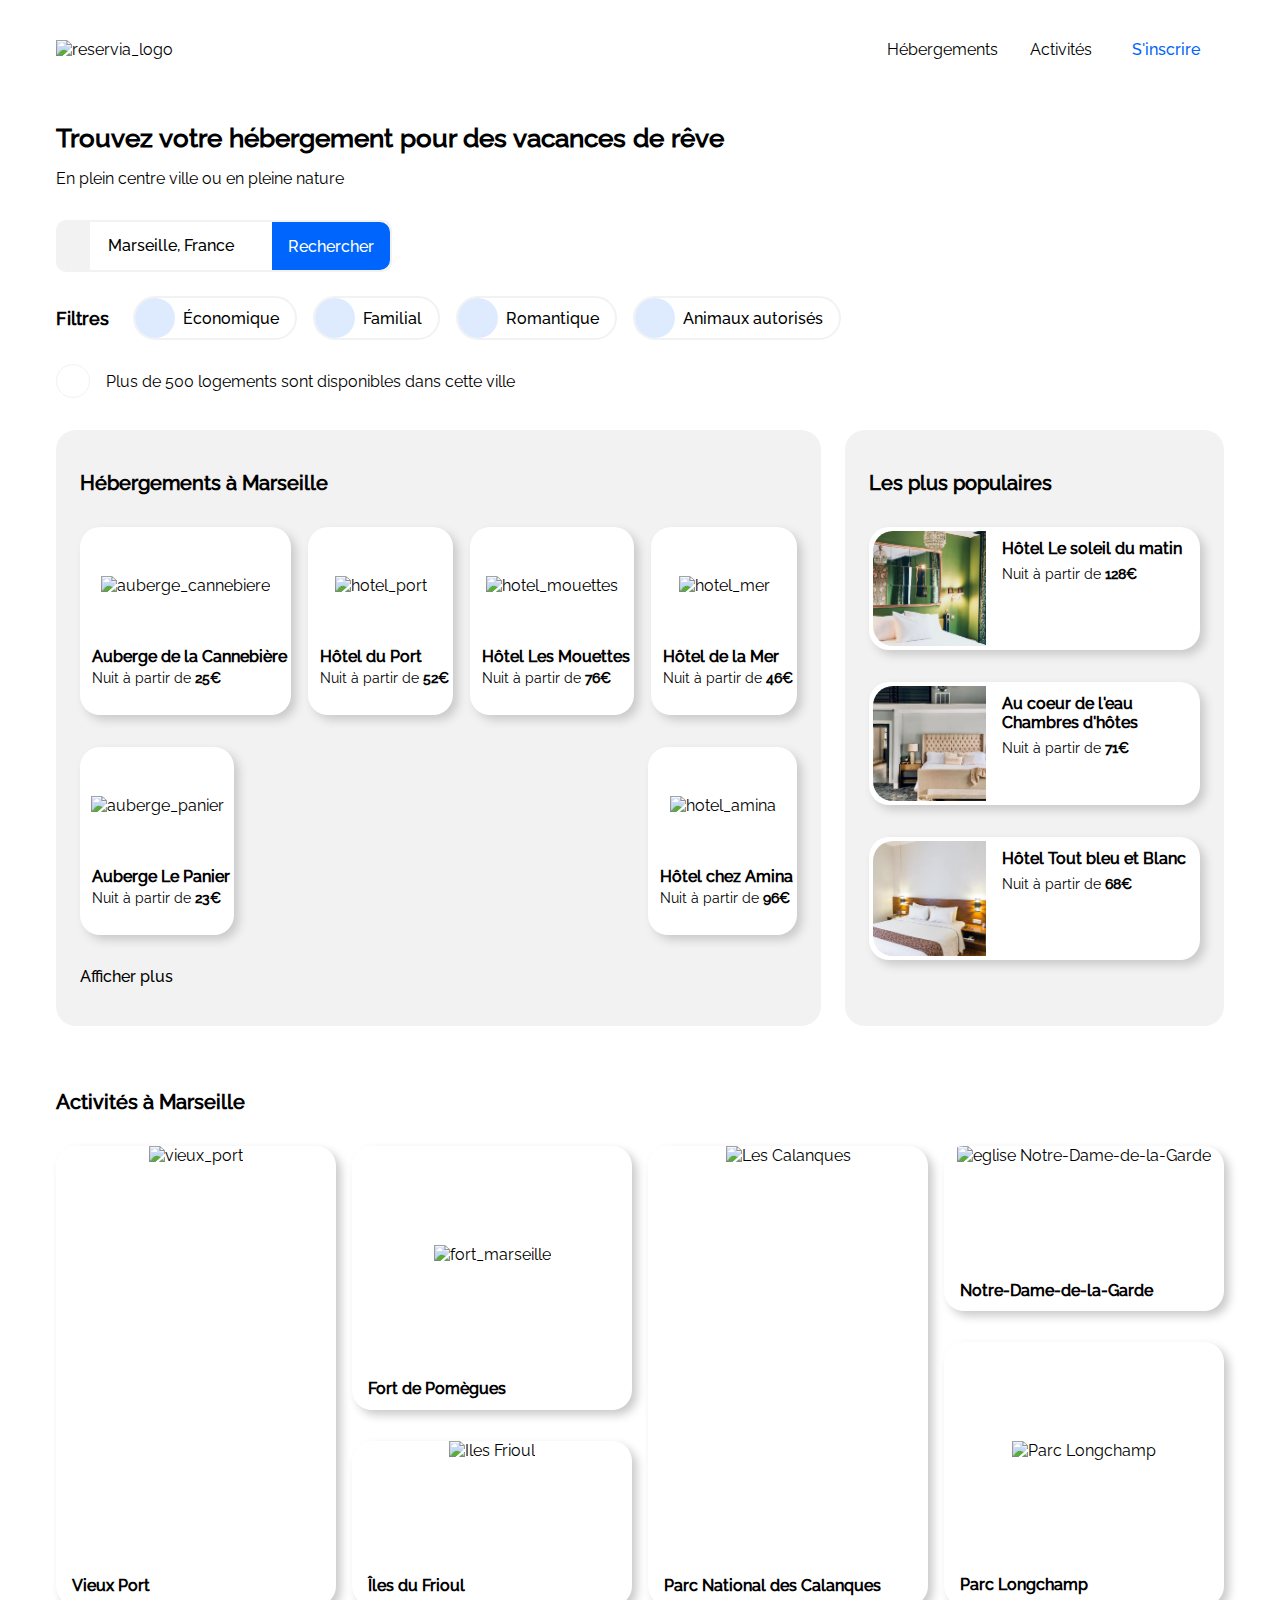
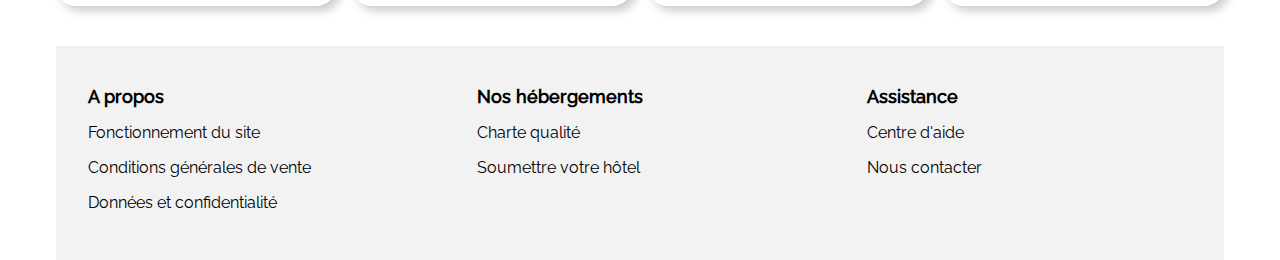
==== commit 8c061c89: "Fixes after assessment" ====
--- a/index.html
+++ b/index.html
@@ -1,5 +1,5 @@
 <!DOCTYPE html>
-<html>
+<html lang="fr">
     <head>
         <meta charset="utf-8" />
         <link rel="stylesheet" href="styles/style_reservia_main.css" /> <!-- Default screen = Common properties -->
@@ -48,16 +48,16 @@
         <h3>Filtres</h3>
         <div id="filters_block">
             <div class="filter_chip">
-                <i class="fas fa-money-bill-wave filter_icon"></i><p class="h4like filter_label">Économique</p>
+                <i class="fas fa-money-bill-wave filter_icon" id="money_icon"></i><p class="h4like filter_label">Économique</p>
             </div>
             <div class="filter_chip">
-                <i class="fas fa-child filter_icon "></i><p class="h4like filter_label">Familial</p>
+                <i class="fas fa-child filter_icon" id="family_icon"></i><p class="h4like filter_label">Familial</p>
             </div>
             <div class="filter_chip">
-                <i class="fas fa-heart filter_icon"></i><p class="h4like filter_label">Romantique</p>
+                <i class="fas fa-heart filter_icon" id="heart_icon"></i><p class="h4like filter_label">Romantique</p>
             </div>
             <div class="filter_chip">
-                <i class="fas fa-dog filter_icon"></i><p class="h4like filter_label">Animaux autorisés</p>
+                <i class="fas fa-dog filter_icon" id="pets_icon"></i><p class="h4like filter_label">Animaux autorisés</p>
             </div>
         </div>
     </div>
@@ -73,7 +73,7 @@
         <div id="liste_marseille">
         <figure class="figure_img_top">
             <div class="img_hebergement">
-                <a href="#" class="link_card">
+                <a href="#">
                 <img class="img_resize_top" src="images/hebergements/3_medium/1_auberge_cannebiere.jpg" alt="auberge_cannebiere">
                 </a>
             </div>
@@ -93,7 +93,7 @@
         </figure>
         <figure class="figure_img_top">
             <div class="img_hebergement">
-                <a href="#" class="link_card">
+                <a href="#">
                 <img class="img_resize_top" src="images/hebergements/3_medium/2_hotel_port.jpg" alt="hotel_port">
                 </a>
             </div>
@@ -113,7 +113,7 @@
         </figure>
         <figure class="figure_img_top">
             <div class="img_hebergement">
-                <a href="#" class="link_card">
+                <a href="#">
                 <img class="img_resize_top" src="images/hebergements/3_medium/3_hotel_mouettes.jpg" alt="hotel_mouettes">
                 </a>
             </div>
@@ -133,7 +133,7 @@
         </figure>
         <figure class="figure_img_top">
             <div class="img_hebergement">
-                <a href="#" class="link_card">
+                <a href="#">
                 <img class="img_resize_top" src="images/hebergements/3_medium/4_hotel_mer.jpg" alt="hotel_mer">
                 </a>
             </div>
@@ -153,7 +153,7 @@
         </figure>
         <figure class="figure_img_top">
             <div class="img_hebergement">
-                <a href="#" class="link_card">
+                <a href="#">
                 <img class="img_resize_top" src="images/hebergements/3_medium/5_auberge_panier.jpg" alt="auberge_panier">
                 </a>
             </div>
@@ -173,7 +173,7 @@
         </figure>
         <figure class="figure_img_top">
             <div class="img_hebergement">
-                <a href="#" class="link_card">
+                <a href="#">
                 <img class="img_resize_top" src="images/hebergements/3_medium/6_hotel_amiina.jpg" alt="hotel_amina">
                 </a>
             </div>
@@ -190,8 +190,6 @@
                 </div>
                 </a>
             </figcaption>
-            <a href="#" class="link_card">
-            </a>
         </figure>
         </div>
         <p class="h4like"><a href="#">Afficher plus</a></p>
@@ -204,11 +202,11 @@
         </div>
         <div id="liste_populaires">
         <figure class="figure_img_left">
-            <div class="img_populaire">
-                <a href="#" class="link_card">
-                <img class="img_resize_left" src="images/hebergements/3_medium/a_hotel_soleil.jpg" alt="hotel_soleil">
-                </a>
-            </div>
+            <a href="#" class="link_img_populaire">
+                <div class="img_populaire">
+                    <img class="img_resize_left" src="images/hebergements/3_medium/a_hotel_soleil.jpg" alt="hotel_soleil">
+                </div>
+            </a>
             <figcaption class="description_populaire">
                 <a href="#" class="link_card">
                 <div>
@@ -226,11 +224,11 @@
             </figcaption>
         </figure>
         <figure class="figure_img_left">
-            <div class="img_populaire">
-                <a href="#" class="link_card">
-                <img class="img_resize_left" src="images/hebergements/3_medium/b_coeur_eau.jpg" alt="chambre_eau">
-                </a>
-            </div>
+            <a href="#" class="link_img_populaire">
+                <div class="img_populaire">
+                    <img class="img_resize_left" src="images/hebergements/3_medium/b_coeur_eau.jpg" alt="chambre_eau">
+                </div>
+            </a>
             <figcaption class="description_populaire">
                 <a href="#" class="link_card">
                 <div>
@@ -248,12 +246,13 @@
             </figcaption>
         </figure>
         <figure class="figure_img_left">
-            <div class="img_populaire">
-                <a href="#" class="link_card">
-                <img class="img_resize_top" src="images/hebergements/3_medium/c_tout_bleu.jpg" alt="hotel_bleu">
-                </a>
-            </div>
+            <a href="#" class="link_img_populaire">
+                <div class="img_populaire">
+                    <img class="img_resize_top" src="images/hebergements/3_medium/c_tout_bleu.jpg" alt="hotel_bleu">
+                </div>
+            </a>
             <figcaption class="description_populaire">
+                <a href="#" class="link_card">
                 <div>
                     <h4>Hôtel Tout bleu et Blanc</h4>
                     <p class="price_pop">Nuit à partir de <b>68€</b></p>
@@ -265,6 +264,7 @@
                     <i class="fas fa-star active_star"></i>
                     <i class="fas fa-star unactive_star"></i>
                 </div>
+                </a>
             </figcaption>
         </figure>
     </div>
@@ -275,21 +275,21 @@
     <h2>Activités à Marseille</h2>
     <div id="liste_activites">
         <figure class="figure_big">
-        <div class="img_big">
-            <a href="#" class="link_card">
-            <img class="img_resize_horizontal" src="images/activites/3_medium/1.port.jpg" alt="vieux_port">
-            </a>
-        </div>
-        <figcaption class="description_activites">
-            <a href="#" class="link_card">
-            <h4 class="align_center">Vieux Port</h4>
-            </a>
-        </figcaption>
+            <a href="#" class="link_img_big">
+                <div class="img_big">
+                    <img class="img_resize_horizontal" src="images/activites/3_medium/1.port.jpg" alt="vieux_port">
+                </div>
+            </a>
+            <figcaption class="description_activites">
+                <a href="#" class="link_card">
+                <h4 class="align_center">Vieux Port</h4>
+                </a>
+            </figcaption>
         </figure>
         <div id="activities_column1">
             <figure class="figure_medium">
             <div class="img_medium">
-                <a href="#" class="link_card">
+                <a href="#">
                 <img class="img_resize_vertical" src="images/activites/3_medium/2.fort.jpg" alt="fort_marseille">
                 </a>
             </div>
@@ -301,23 +301,24 @@
             </figure>
             <figure class="figure_small">
                 <div class="img_small">
-                    <a href="#" class="link_card">
+                    <a href="#">
                     <img class="img_resize_small" src="images/activites/3_medium/3.frioul.jpg" alt="Iles Frioul">
                     </a>
                 </div>
                 <figcaption class="description_activites">
                     <a href="#" class="link_card">
                     <h4>Îles du Frioul</h4>
-                </a>
-            </figcaption>
+                    </a>
+                </figcaption>
             </figure>
         </div>
         <figure class="figure_big">
-            <div class="img_big">
-                <a href="#" class="link_card">
-                <img class="img_resize_horizontal" src="images/activites/3_medium/4.calanques.jpg" alt="Les Calanques">
-                </a>
-            </div>
+            <a href="#" class="link_img_big">
+                <div class="img_big">
+                    <img class="img_resize_horizontal" src="images/activites/3_medium/4.calanques.jpg" alt="Les Calanques">
+                </div>
+            </a>
+            
             <figcaption class="description_activites">
                 <a href="#" class="link_card">
                 <h4>Parc National des Calanques</h4>
@@ -327,7 +328,7 @@
         <div id="activities_column2">
             <figure class="figure_small">
             <div class="img_small">
-                <a href="#" class="link_card">
+                <a href="#">
                 <img class="img_resize_small" src="images/activites/3_medium/5.nd_garde.jpg" alt="eglise Notre-Dame-de-la-Garde">
                 </a>
             </div>
@@ -337,9 +338,9 @@
                 </a>
             </figcaption>
             </figure>
-            <figure class="figure_medium"><a href="#" class="link_card">
+            <figure class="figure_medium">
             <div class="img_medium">
-                <a href="#" class="link_card">
+                <a href="#">
                 <img class="img_resize_horizontal" src="images/activites/3_medium/6.parc_longchamp.jpg" alt="Parc Longchamp">
                 </a>
             </div>
--- a/styles/style_reservia_main.css
+++ b/styles/style_reservia_main.css
@@ -1,22 +1,22 @@
 @font-face {
     font-family: 'Raleway_Black';
-    src: url('/typography//Raleway-Black.ttf');
+    src: url("/typography/Raleway-Black.ttf");
 }
 @font-face {
     font-family: 'Raleway_Light';
-    src: url('/typography/Raleway-Light.ttf');
+    src: url("/typography/Raleway-Light.ttf");
 }
 @font-face {
     font-family: 'Raleway_Bold';
-    src: url('/typography//Raleway-Bold.ttf');
+    src: url("/typography/Raleway-Bold.ttf");
 }
 @font-face {
     font-family: 'Raleway_Regular';
-    src: url('/typography//Raleway-Regular.ttf');
-}
-@font-face {
-    font-family: 'Raleway_Medium';
-    src: url('/typography//Raleway-Medium.ttf');
+    src: url("/typography/Raleway-Regular.ttf");
+}
+@font-face {
+    font-family: 'Raleway_Medium';
+    src: url("/typography/Raleway-Medium.ttf");
 }
 h2{
     font-family: 'Raleway_Medium';
@@ -25,7 +25,7 @@
 h3{
     font-family: 'Raleway_Medium';
     font-size: 18px;
-    margin: 8px 0px;
+    margin: 8px 16px 8px 0px;
 }
 .h4like{
     font-family: 'Raleway_Medium';
@@ -69,7 +69,7 @@
 a:hover{
     color:#0065FC;
 }
-#header{
+#section_search{
     margin-top: 32px;
 }
 #search{
@@ -79,7 +79,7 @@
     border: 2px solid #F2F2F2;
     max-width: max-content;
     height: 48px;
-    margin: 32px 0px;
+    margin: 16px 0px;
 }
 #square_icon{
     background-color: #F2F2F2;
@@ -98,6 +98,10 @@
     font-family: 'Raleway_Medium';
     font-size: 16px;
     color: black;
+}
+#city{
+    border: 0px; 
+    height: 32px;
 }
 #button{
     width: max-content;
@@ -126,7 +130,7 @@
 .filter_chip:hover{
     background-color: #DEEBFF;
 }
-.fa-child, .fa-heart, .fa-dog, .fa-money-bill-wave{
+.filter_icon{
     justify-content: center;
     align-items: center;
     color: #0065FC;
@@ -134,6 +138,13 @@
     border-radius: 50%;
     width: 40px;
     height: 40px;
+}
+#pets_icon, #family_icon, #heart_icon, #money_icon{
+    display: flex;
+}
+.filter_label{
+    padding: 8px 16px 8px 8px; 
+    margin: 0px;
 }
 #info_icon{
     color: #0065FC;
@@ -153,10 +164,7 @@
     margin: 4px 0px 4px 0px;
     font-size: 14px;
 }
-.card:hover{
-    color: black;
-}
-.card_pop:hover{
+.link_card:hover{
     color: black;
 }
 #section_hebergements{
@@ -192,7 +200,7 @@
 .img_resize_top{
     max-width: 100%;
 }
-.caption_hebergement{
+.description_hebergement{
     padding-bottom: 8px;
     padding-left: 8px;
     height: 40%;
@@ -216,6 +224,14 @@
 .price_pop{
     margin-top: 8px;
     font-size: 14px;
+}
+.active_star{
+    color: #0065FC;
+    font-size: 12px;
+}
+.unactive_star{
+    color: #F2F2F2;
+    font-size: 12px;
 }
 .figure_img_left{
     border-radius: 20px;
@@ -238,10 +254,7 @@
     height: 100%;
     border-radius: 20px 0px 0px 20px;
 }
-.img_resize_left{
-    max-height: 150%;
-}
-.caption_populaires{
+.description_populaire{
     display: flex;
     justify-content: space-between;
     flex-direction: column;
@@ -249,13 +262,16 @@
     padding-left: 16px;
     width: 60%;
 }
+.fa-chart-line{
+    font-size:20px;
+}
 .stars{
     justify-self: end;
 }
 #liste_activites{
     display: flex;
 }
-.caption_activites{
+.description_activites{
     padding: 8px 16px;
 }
 .figure_big{
@@ -273,13 +289,13 @@
     object-fit:cover;
     border-radius: 20px 20px 0px 0px;
 }
-#column_1{
+#activities_column1{
     display: flex;
     flex-direction: column;
     justify-content: space-between;
     height: 100%;
 }
-#column_2{
+#activities_column2{
     display: flex;
     flex-direction: column;
     justify-content: space-between;
--- a/styles/style_reservia_XL.css
+++ b/styles/style_reservia_XL.css
@@ -1,136 +1,159 @@
-body {
-    max-width: 1168px;
-    margin: auto;
-    font-family: 'Raleway_Regular';
-}
-h1{
-    font-family: 'Raleway_Medium';
-    font-size: 26px;
-}
-.logo{
-    width: 80%;
-}
-.anchor_tabs{
-    justify-content: flex-end;
-    align-items: center;
-}
-.focus_action{
-    padding: 16px;
-}
-.focus_action:hover{
-    border-top: #0065FC 2px solid;
-    color: #0065FC;
-}
-.primary_action{
-    padding: 24px;
-}
-.anchor_action{
-    padding: 24px;
-}
-#search{
-    border-radius: 10px;
-}
-#square_icon{
-    border-radius: 8px 0px 0px 8px;
-}
-#button{
-    border-radius: 0px 10px 10px 0px;
-}
-#option_display_mobile{
-    display: none;
-}
-#filters{
-    flex-direction: row;
-    align-items: center;
-}
-.filter_chip{
-    margin: 8px;
-}
-#info_icon{
-    width: 32px;
-    height: 32px;
-}
-.info_note{
-    align-items: center; 
-}
-#section_hebergements{
-    justify-content:space-evenly;
-    flex-wrap: nowrap;
-    flex-direction: row;
-}
-#section_marseille{
-    background-color: #F2F2F2;
-    padding: 24px;
-    border-radius: 20px;
-    margin-right: 24px;
-}
-#liste_marseille{
-    flex-direction: row;
-}
-.figure_img_top{
-    max-width: 30%;
-    margin: 16px 0px 16px 0px;
-}
-#section_populaire{
-    padding: 24px;
-    border-radius: 20px;
-    width: 45%;
-}
-.figure_img_left{
-    margin: 16px 0px 16px 0px;
-    height: 115px;
-    max-width: 100%;
-}
-#liste_activites{
-    flex-direction: row;
-    justify-content: space-between;
-    height: 460px;
-    margin-top: 32px;
-}
-.img_resize_horizontal{
-    max-height: 100%;
-}
-.img_resize_vertical{
-    max-width: 100%;
-}
-.figure_big{
-    width: 25%;
-    height: 100%;
-    margin: 0px 16px 0px 0px;
-}
-.img_big{
-    align-items: flex-start;
-    height: 90%;
-}
-#column_1{
-    margin: 0px 16px 0px 0px;
-    width: 25%;
-}
-#column_2{
-    width: 25%;
-}
-.figure_medium{
-    max-width: 350px;
-    height: 264px;
-    margin: 0px;
-}
-.img_medium{
-    height: 82%;
-}
-.figure_small{
-    max-width: 350px;
-    height: 165px;
-    margin: 0px;
-}
-.img_resize_small{
-    max-width: 100%;
-}
-footer{
-    flex-direction: row;
-    margin-top: 40px;
+@media screen and (min-width: 1280px)
+/*X-Large screen = Above 1280px*/
+{
+   
+    body {
+        max-width: 1168px;
+        margin: auto;
+        font-family: 'Raleway_Regular';
+    }
+    h1{
+        font-family: 'Raleway_Medium';
+        font-size: 26px;
+        margin: 24px 0px 16px 0px;
+    }
+    .logo{
+        width: 80%;
+    }
+    .anchor_tabs{
+        justify-content: flex-end;
+        align-items: center;
+    }
+    .focus_action{
+        padding: 16px;
+    }
+    .focus_action:hover{
+        border-top: #0065FC 2px solid;
+        color: #0065FC;
+    }
+    .primary_action{
+        padding: 24px;
+    }
+    .anchor_action{
+        padding: 24px;
+    }
+    #search{
+        border-radius: 10px;
+    }
+    #square_icon{
+        border-radius: 8px 0px 0px 8px;
+    }
+    #button{
+        border-radius: 0px 10px 10px 0px;
+    }
+    #option_display_mobile{
+        display: none;
+    }
+    #filters{
+        flex-direction: row;
+        align-items: center;
+    }
+    .filter_chip{
+        margin: 8px;
+    }
+    #info_icon{
+        width: 32px;
+        height: 32px;
+    }
+    .info_note{
+        align-items: center; 
+    }
+    #section_hebergements{
+        justify-content:space-evenly;
+        flex-wrap: nowrap;
+        flex-direction: row;
+    }
+    #section_marseille{
+        background-color: #F2F2F2;
+        padding: 24px;
+        border-radius: 20px;
+        margin-right: 24px;
+    }
+    #liste_marseille{
+        flex-direction: row;
+    }
+    .figure_img_top{
+        max-width: 30%;
+        margin: 16px 0px 16px 0px;
+    }
+    #section_populaire{
+        padding: 24px;
+        border-radius: 20px;
+        width: 30%;
+    }
+    .figure_img_left{
+        margin: 16px 0px 16px 0px;
+        height: 115px;
+        max-width: 100%;
+    }
+    .img_resize_left{
+        max-height: 150%;
+    }
+    .link_img_populaire{
+        max-width: 35%;
+    }
+    .img_populaire{
+        width: 100%;
+    }
+    #liste_activites{
+        flex-direction: row;
+        justify-content: space-between;
+        height: 460px;
+        margin-top: 32px;
+    }
+    .img_resize_horizontal{
+        max-height: 100%;
+    }
+    .img_resize_vertical{
+        max-width: 100%;
+    }
+    .figure_big{
+        width: 25%;
+        height: 100%;
+        margin: 0px 16px 0px 0px;
+    }
+    .img_big{
+        align-items: flex-start;
+        height: 90%;
+    }
+    #activities_column1{
+        margin: 0px 16px 0px 0px;
+        width: 25%;
+    }
+    #activities_column2{
+        width: 25%;
+    }
+    .figure_medium{
+        max-width: 350px;
+        height: 264px;
+        margin: 0px;
+    }
+    .img_medium{
+        height: 82%;
+    }
+    .figure_small{
+        max-width: 350px;
+        height: 165px;
+        margin: 0px;
+    }
+    .img_resize_small{
+        max-width: 100%;
+    }
+    footer{
+        flex-direction: row;
+        margin-top: 40px;
+    
+    }
+    .footer_column{
+        margin: 32px;
+        width: 30%;
+    }
 
 }
-.footer_column{
-    margin: 32px;
-    width: 30%;
-}
+
+
+        
+
+
+
+
--- a/styles/style_reservia_L.css
+++ b/styles/style_reservia_L.css
@@ -1,141 +1,159 @@
-body {
-    max-width: 1215px;
-    margin: 0px 32px;
-    font-family: 'Raleway_Regular';
+@media screen and (min-width: 992px) and (max-width: 1279px)
+/* Large screen = Above 992px*/
+{
+    body {
+        max-width: 1215px;
+        margin: 0px 32px;
+        font-family: 'Raleway_Regular';
+    }
+    h1{
+        font-family: 'Raleway_Medium';
+        font-size: 26px;
+        margin: 24px 0px 16px 0px;
+    }
+    .logo{
+        width: 80%;
+    }
+    .anchor_tabs{
+        justify-content: flex-end;
+        align-items: center;
+    }
+    .focus_action{
+        padding: 16px;
+    }
+    .focus_action:hover{
+        border-top: #0065FC 2px solid;
+        color: #0065FC;
+    }
+    .primary_action{
+        padding: 24px;
+    }
+    .anchor_action{
+        padding: 24px;
+    }
+    #search{
+        border-radius: 10px;
+    }
+    #square_icon{
+        border-radius: 8px 0px 0px 8px;
+    }
+    #button{
+        border-radius: 0px 10px 10px 0px;
+    }
+    #option_display_mobile{
+        display: none;
+    }
+    #filters{
+        flex-direction: row;
+        align-items: center;
+    }
+    .filter_chip{
+        margin: 8px;
+    }
+    #info_icon{
+        width: 32px;
+        height: 32px;
+    }
+    .info_note{
+        align-items: center; 
+    }
+    #section_hebergements{
+        justify-content:space-evenly;
+        flex-wrap: nowrap;
+        flex-direction: row;
+    }
+    #section_marseille{
+        background-color: #F2F2F2;
+        padding: 24px;
+        border-radius: 20px;
+        margin-right: 24px;
+    }
+    #liste_marseille{
+        flex-direction: row;
+    }
+    .figure_img_top{
+        width: 47%;
+        margin: 16px 0px 16px 0px;
+    }
+    #section_populaire{
+        padding: 24px;
+        border-radius: 20px;
+        width: 35%;
+    }
+    .figure_img_left{
+        margin: 16px 0px 16px 0px;
+        height: 115px;
+        max-width: 100%;
+    }
+    .img_resize_left{
+        max-height: 150%;
+    }
+    .link_img_populaire{
+        max-width: 35%;
+    }
+    .img_populaire{
+        width: 100%;
+    }
+    #liste_activites{
+        flex-direction: row;
+        justify-content: space-between;
+        height: 460px;
+        margin-top: 32px;
+    }
+    .img_resize_horizontal{
+        max-height: 100%;
+    }
+    .img_resize_vertical{
+        max-width: 100%;
+    }
+    .figure_big{
+        width: 25%;
+        height: 100%;
+        margin: 0px 16px 0px 0px;
+    }
+    .img_big{
+        align-items: flex-start;
+        height: 86%;
+    }
+    .align_center{
+        margin-top: 16px;
+    }
+    #activities_column1{
+        margin: 0px 16px 0px 0px;
+        width: 25%;
+    }
+    #activities_column2{
+        width: 25%;
+    }
+    .figure_medium{
+        max-width: 350px;
+        height: 264px;
+        margin: 0px;
+    }
+    .img_medium{
+        height: 82%;
+    }
+    .figure_small{
+        max-width: 350px;
+        height: 165px;
+        margin: 0px;
+    }
+    .img_resize_small{
+        max-width: 100%;
+    }
+    footer{
+        flex-direction: row;
+        margin-top: 40px;
+        margin-left: -32px;
+        margin-right: -32Px;
+    
+    }
+    .footer_column{
+        margin: 32px;
+        width: 30%;
+    }
+    
 }
-h1{
-    font-family: 'Raleway_Medium';
-    font-size: 26px;
-}
-.logo{
-    width: 80%;
-}
-.anchor_tabs{
-    justify-content: flex-end;
-    align-items: center;
-}
-.focus_action{
-    padding: 16px;
-}
-.focus_action:hover{
-    border-top: #0065FC 2px solid;
-    color: #0065FC;
-}
-.primary_action{
-    padding: 24px;
-}
-.anchor_action{
-    padding: 24px;
-}
-#search{
-    border-radius: 10px;
-}
-#square_icon{
-    border-radius: 8px 0px 0px 8px;
-}
-#button{
-    border-radius: 0px 10px 10px 0px;
-}
-#option_display_mobile{
-    display: none;
-}
-#filters{
-    flex-direction: row;
-    align-items: center;
-}
-.filter_chip{
-    margin: 8px;
-}
-#info_icon{
-    width: 32px;
-    height: 32px;
-}
-.info_note{
-    align-items: center; 
-}
-#section_hebergements{
-    justify-content:space-evenly;
-    flex-wrap: nowrap;
-    flex-direction: row;
-}
-#section_marseille{
-    background-color: #F2F2F2;
-    padding: 24px;
-    border-radius: 20px;
-    margin-right: 24px;
-}
-#liste_marseille{
-    flex-direction: row;
-}
-.figure_img_top{
-    width: 47%;
-    margin: 16px 0px 16px 0px;
-}
-#section_populaire{
-    padding: 24px;
-    border-radius: 20px;
-    width: 200%;
-}
-.figure_img_left{
-    margin: 16px 0px 16px 0px;
-    height: 115px;
-    max-width: 100%;
-}
-#liste_activites{
-    flex-direction: row;
-    justify-content: space-between;
-    height: 460px;
-    margin-top: 32px;
-}
-.img_resize_horizontal{
-    max-height: 100%;
-}
-.img_resize_vertical{
-    max-width: 100%;
-}
-.figure_big{
-    width: 25%;
-    height: 100%;
-    margin: 0px 16px 0px 0px;
-}
-.img_big{
-    align-items: flex-start;
-    height: 86%;
-}
-.align_center{
-    margin-top: 16px;
-}
-#column_1{
-    margin: 0px 16px 0px 0px;
-    width: 25%;
-}
-#column_2{
-    width: 25%;
-}
-.figure_medium{
-    max-width: 350px;
-    height: 264px;
-    margin: 0px;
-}
-.img_medium{
-    height: 82%;
-}
-.figure_small{
-    max-width: 350px;
-    height: 165px;
-    margin: 0px;
-}
-.img_resize_small{
-    max-width: 100%;
-}
-footer{
-    flex-direction: row;
-    margin-top: 40px;
-    margin-left: -32px;
-    margin-right: -32Px;
 
-}
-.footer_column{
-    margin: 32px;
-    width: 30%;
-}
+
+
--- a/styles/style_reservia_M.css
+++ b/styles/style_reservia_M.css
@@ -1,183 +1,194 @@
-body {
-    margin: 0px 32px;
-    font-family: 'Raleway_Regular';
-    max-width: 927px;
+@media screen and (min-width: 768px) and (max-width: 991px) 
+/* Tablet = Above 768px*/
+{
+    body {
+        margin: 0px 32px;
+        font-family: 'Raleway_Regular';
+        max-width: 927px;
+    }
+    h1{
+        font-family: 'Raleway_Medium';
+        font-size: 26px;
+        margin: 24px 0px 16px 0px;
+    }
+    #navigation_bar{
+        flex-wrap: wrap;
+        margin-left: -32px;
+        margin-right: -32px;
+    }
+    .logo{
+        order: -2;
+        width: 50%;
+        margin-left: 32px;
+    }
+    .anchor_tabs{
+        order: 1;
+        width: 100%;
+        justify-content: space-between;
+    }
+    .focus_action{
+        border-bottom: rgba(202, 202, 202, .5) 3px solid;
+        width: 50%;
+        text-align: center;
+        padding: 8px;
+    }
+    .focus_action:hover{
+        border-bottom: #0065FC 3px solid;
+        color: #0065FC;
+    }
+    .primary_action{
+        order: -1;
+        margin-right: 32px;
+        padding: 16px;
+    }
+    #search{
+        border-radius: 10px;
+    }
+    #square_icon{
+        border-radius: 8px 0px 0px 8px;
+    }
+    #button{
+        border-radius: 0px 10px 10px 0px;
+    }
+    #option_display_mobile{
+        display: none;
+    }
+    #filters{
+        flex-direction: column;
+        flex-wrap: wrap;
+        align-items: flex-start;
+    }
+    .filter_chip{
+        margin: 0px 8px 16px 0px;
+    }
+    #info_icon{
+        width: 32px;
+        height: 32px;
+    }
+    .info_note{
+        align-items: center; 
+    }
+    #section_hebergements{
+        flex-direction: column-reverse;
+        margin-bottom: 64px;
+        margin-top: 32px;
+    }
+    #section_marseille{
+        background-color:white;
+        padding: 0px;
+        margin-right: 0px;
+    }
+    #liste_marseille{
+        flex-direction: row;
+    }
+    .figure_img_top{
+        max-width: 46%;
+        margin: 8px 0px;
+    }
+    #section_populaire{
+        padding: 24px 32px;
+        width: 100%;
+        margin-left: -32px;
+        margin-right: -32px;
+        margin-bottom: 24px;
+    }
+    #title_populaires{
+        display: flex;
+        justify-content: space-between;
+        flex-direction: row;
+        flex-wrap: nowrap;
+        align-items: center;
+    }
+    #liste_populaires{
+        flex-flow: row wrap;
+        justify-content: space-between;
+        margin-left: 0px;
+        width: 100%;
+    }
+    .figure_img_left{
+        margin: 8px 16px 8px 0px;
+        height: 115px;
+        width: 100%;
+    }
+    .img_resize_left{
+        max-width: 100%;
+    }
+    .link_img_populaire{
+        max-width: 30%;
+    }
+    .img_populaire{
+        width: 100%;
+    }
+    .stars{
+        justify-self: end;
+    }
+    .active_star{
+        color: #0065FC;
+        font-size: 12px;
+    }
+    .unactive_star{
+        color: #F2F2F2; 
+        font-size: 12px;
+    }
+    #liste_activites{
+        flex-direction: column;
+        justify-content: space-evenly;
+        margin-top: 24px;
+    }
+    #activities_column1{
+        flex-direction: row;
+        width: 100%;
+    }
+    #activities_column2{
+        flex-direction: row-reverse;
+        width: 100%;
+    }
+    .img_resize_horizontal{
+        max-width: 100%;
+    }
+    .img_resize_vertical{
+        max-width: 100%;
+    }
+    .figure_big{
+        width: 100%;
+        height: 230px;
+        margin: 0px 0px 24px 0px;
+    }
+    .img_big{
+        align-items: center;
+        height: 80%;
+    }
+    .figure_medium{
+        width: 48%;
+        height: 230px;
+        margin: 0px 24px 24px 0px;
+    }
+    .img_medium{
+        align-items: center;
+        height: 80%;
+    }
+    .figure_small{
+        width: 48%;
+        height: 230px;
+        margin: 0px 0px 24px 0px;
+    }
+    .img_small{
+        align-items: flex-start;
+        height: 80%;
+    }
+    .img_resize_small{
+        max-width: 100%;
+    }
+    footer{
+        flex-direction: row;
+        margin-top: 40px;
+        margin-left: -32px;
+        margin-right: -32Px;
+    }
+    .footer_column{
+        margin: 24px 16px 24px 32px;
+        width: 30%;
+    }
 }
-h1{
-    font-family: 'Raleway_Medium';
-    font-size: 26px;
-}
-#navigation_bar{
-    flex-wrap: wrap;
-    margin-left: -32px;
-    margin-right: -32px;
-}
-.logo{
-    order: -2;
-    width: 50%;
-    margin-left: 32px;
-}
-.anchor_tabs{
-    order: 1;
-    width: 100%;
-    justify-content: space-between;
-}
-.focus_action{
-    border-bottom: rgba(202, 202, 202, .5) 3px solid;
-    width: 50%;
-    text-align: center;
-    padding: 8px;
-}
-.focus_action:hover{
-    border-bottom: #0065FC 3px solid;
-    color: #0065FC;
-}
-.primary_action{
-    order: -1;
-    margin-right: 32px;
-    padding: 16px;
-}
-#search{
-    border-radius: 10px;
-}
-#square_icon{
-    border-radius: 8px 0px 0px 8px;
-}
-#button{
-    border-radius: 0px 10px 10px 0px;
-}
-#option_display_mobile{
-    display: none;
-}
-#filters{
-    flex-direction: column;
-    flex-wrap: wrap;
-    align-items: flex-start;
-}
-.filter_chip{
-    margin: 0px 8px 16px 0px;
-}
-#info_icon{
-    width: 32px;
-    height: 32px;
-}
-.info_note{
-    align-items: center; 
-}
-#section_hebergements{
-    flex-direction: column-reverse;
-    margin-bottom: 64px;
-    margin-top: 32px;
-}
-#section_marseille{
-    background-color:white;
-    padding: 0px;
-    margin-right: 0px;
-}
-#liste_marseille{
-    flex-direction: row;
-}
-.figure_img_top{
-    max-width: 46%;
-    margin: 8px 0px;
-}
-#section_populaire{
-    padding: 24px 32px;
-    width: 100%;
-    margin-left: -32px;
-    margin-right: -32px;
-    margin-bottom: 24px;
-}
-#title_populaires{
-    display: flex;
-    justify-content: space-between;
-    flex-direction: row;
-    flex-wrap: nowrap;
-    align-items: center;
-}
-#liste_populaires{
-    flex-flow: row wrap;
-    justify-content: space-between;
-    margin-left: 0px;
-    width: 100%;
-}
-.figure_img_left{
-    margin: 8px 16px 8px 0px;
-    height: 115px;
-}
-.card_pop{
-    width: 50%;
-}
-.img_resize_left{
-    max-height: 100%;
-}
-.stars{
-    justify-self: end;
-}
-.active_star{
-    color: #0065FC;
-    font-size: 12px;
-}
-.unactive_star{
-    color: #F2F2F2; 
-    font-size: 12px;
-}
-#liste_activites{
-    flex-direction: column;
-    justify-content: space-evenly;
-    margin-top: 24px;
-}
-#column_1{
-    flex-direction: row;
-    width: 100%;
-}
-#column_2{
-    flex-direction: row-reverse;
-    width: 100%;
-}
-.img_resize_horizontal{
-    max-width: 100%;
-}
-.img_resize_vertical{
-    max-width: 100%;
-}
-.figure_big{
-    width: 100%;
-    height: 230px;
-    margin: 0px 0px 24px 0px;
-}
-.img_big{
-    align-items: center;
-    height: 80%;
-}
-.figure_medium{
-    width: 48%;
-    height: 230px;
-    margin: 0px 24px 24px 0px;
-}
-.img_medium{
-    align-items: center;
-    height: 80%;
-}
-.figure_small{
-    width: 48%;
-    height: 230px;
-    margin: 0px 0px 24px 0px;
-}
-.img_small{
-    align-items: flex-start;
-    height: 80%;
-}
-.img_resize_small{
-    max-width: 100%;
-}
-footer{
-    flex-direction: row;
-    margin-top: 40px;
-    margin-left: -32px;
-    margin-right: -32Px;
-}
-.footer_column{
-    margin: 24px 16px 24px 32px;
-    width: 30%;
-}
+
+
--- a/styles/style_reservia_S.css
+++ b/styles/style_reservia_S.css
@@ -1,139 +1,155 @@
-body {
-    margin: 0px 16px;
-    font-family: 'Raleway-Regular';
+@media screen and (max-width: 767px) 
+{
+    body {
+        margin: 0px 16px;
+        font-family: 'Raleway-Regular';
+    }
+    h1{
+        font-family: 'Raleway_Medium';
+        font-size: 22px;
+        margin: 24px 0px 16px 0px;
+    }
+    #navigation_bar{
+        flex-wrap: wrap;
+        margin-left: -16px;
+        margin-right: -16px;
+    }
+    .logo{
+        order: -2;
+        width: 50%;
+        margin-left: 16px;
+    }
+    .anchor_tabs{
+        order: 1;
+        width: 100%;
+        justify-content: space-between;
+    }
+    .focus_action{
+        border-bottom: rgba(202, 202, 202, .5) 3px solid;
+        width: 50%;
+        text-align: center;
+        padding: 8px;
+    }
+    .focus_action:hover{
+        border-bottom: #0065FC 3px solid;
+        color: #0065FC;
+    }
+    .primary_action{
+        order: -1;
+        margin-right: 16px;
+        padding: 16px;
+    }
+    #search{
+        border-radius: 15px;
+    }
+    #square_icon{
+        border-radius: 12px 0px 0px 12px;
+    }
+    #button{
+        border-radius: 12px;
+    }
+    #option_display_desktop{
+        display: none;
+    }
+    #filters{
+        flex-direction: column;
+        flex-wrap: wrap;
+        align-items: flex-start;
+    }
+    .filter_chip{
+        margin: 0px 8px 8px 0px;
+    }
+    #info_icon{
+        width: 30px;
+        height: 24px;
+        margin-right: 8px;
+        font-size: 14px;
+    }
+    .info_note{
+        align-items: flex-start; 
+    }
+    #section_hebergements{
+        flex-direction: column-reverse;
+    }
+    #section_marseille{
+        background-color: white;
+        width: 100%;
+        margin: 0px
+    }
+    #liste_marseille{
+        flex-direction: column;
+    }
+    .figure_img_top{
+        width: 97%;
+        margin: 8px 0px 8px 0px;
+    }
+    #section_populaire{
+        width: 100%;
+        margin-bottom: 24px;
+        margin-left: -16px;
+        margin-right: -16px;
+        padding: 16px;
+    }
+    .figure_img_left{
+        margin: 8px 0px;
+        height: 130px;
+        max-width: 100%;
+    }
+    .img_resize_left{
+        max-height: 150%;
+    }
+    .link_img_populaire{
+        max-width: 35%;
+    }
+    .img_populaire{
+        width: 100%;
+    }
+    #liste_activites{
+        flex-direction: column;
+        justify-content: flex-start;
+        margin-top: 24px;
+    }
+    .img_resize_horizontal{
+        max-width: 100%;
+    }
+    .img_resize_vertical{
+        max-width: 100%;
+    }
+    .figure_big{
+        width: 100%;
+        height: 165px;
+        margin: 0px 0px 16px 0px;
+    }
+    .img_big{
+        align-items: center;
+        height: 72%;
+    }
+    .figure_medium{
+        width: 100%;
+        height: 165px;
+        margin: 0px 0px 16px 0px;
+    }
+    .img_medium{
+        height: 72%;
+    }
+    .figure_small{
+        width: 100%;
+        margin: 0px 0px 16px 0px;
+    }
+    .img_resize_small{
+        max-width: 100%;
+    }
+    footer{
+        flex-direction: column;
+        padding-top: 32px;
+        margin-left: -16px;
+        margin-right: -16px
+    }
+    .footer_column{
+        margin: 8px 24px;
+        width: 88%;
+    }
+/* Mobile = Under 768px*/
 }
-h1{
-    font-family: 'Raleway_Medium';
-    font-size: 22px;
-}
-#navigation_bar{
-    flex-wrap: wrap;
-    margin-left: -16px;
-    margin-right: -16px;
-}
-.logo{
-    order: -2;
-    width: 50%;
-    margin-left: 16px;
-}
-.anchor_tabs{
-    order: 1;
-    width: 100%;
-    justify-content: space-between;
-}
-.focus_action{
-    border-bottom: rgba(202, 202, 202, .5) 3px solid;
-    width: 50%;
-    text-align: center;
-    padding: 8px;
-}
-.focus_action:hover{
-    border-bottom: #0065FC 3px solid;
-    color: #0065FC;
-}
-.primary_action{
-    order: -1;
-    margin-right: 16px;
-    padding: 16px;
-}
-#search{
-    border-radius: 15px;
-}
-#square_icon{
-    border-radius: 12px 0px 0px 12px;
-}
-#button{
-    border-radius: 12px;
-}
-#option_display_desktop{
-    display: none;
-}
-#filters{
-    flex-direction: column;
-    flex-wrap: wrap;
-    align-items: flex-start;
-}
-.filter_chip{
-    margin: 0px 8px 8px 0px;
-}
-#info_icon{
-    width: 30px;
-    height: 24px;
-    margin-right: 8px;
-    font-size: 14px;
-}
-.info_note{
-    align-items: flex-start; 
-}
-#section_hebergements{
-    flex-direction: column-reverse;
-}
-#section_marseille{
-    background-color: white;
-    width: 100%;
-    margin: 0px
-}
-#liste_marseille{
-    flex-direction: column;
-}
-.figure_img_top{
-    width: 97%;
-    margin: 8px 0px 8px 0px;
-}
-#section_populaire{
-    width: 100%;
-    margin-bottom: 24px;
-    margin-left: -16px;
-    margin-right: -16px;
-    padding: 16px;
-}
-.figure_img_left{
-    margin: 8px 0px;
-    height: 130px;
-    max-width: 100%;
-}
-#liste_activites{
-    flex-direction: column;
-    justify-content: flex-start;
-    margin-top: 24px;
-}
-.img_resize_horizontal{
-    max-width: 100%;
-}
-.img_resize_vertical{
-    max-width: 100%;
-}
-.figure_big{
-    width: 100%;
-    height: 165px;
-    margin: 0px 0px 16px 0px;
-}
-.img_big{
-    align-items: center;
-    height: 72%;
-}
-.figure_medium{
-    width: 100%;
-    height: 165px;
-    margin: 0px 0px 16px 0px;
-}
-.img_medium{
-    height: 72%;
-}
-.figure_small{
-    width: 100%;
-    margin: 0px 0px 16px 0px;
-}
-.img_resize_small{
-    max-width: 100%;
-}
-footer{
-    flex-direction: column;
-    padding-top: 32px;
-    margin-left: -16px;
-    margin-right: -16px
-}
-.footer_column{
-    margin: 8px 24px;
-    width: 88%;
-}
+
+
